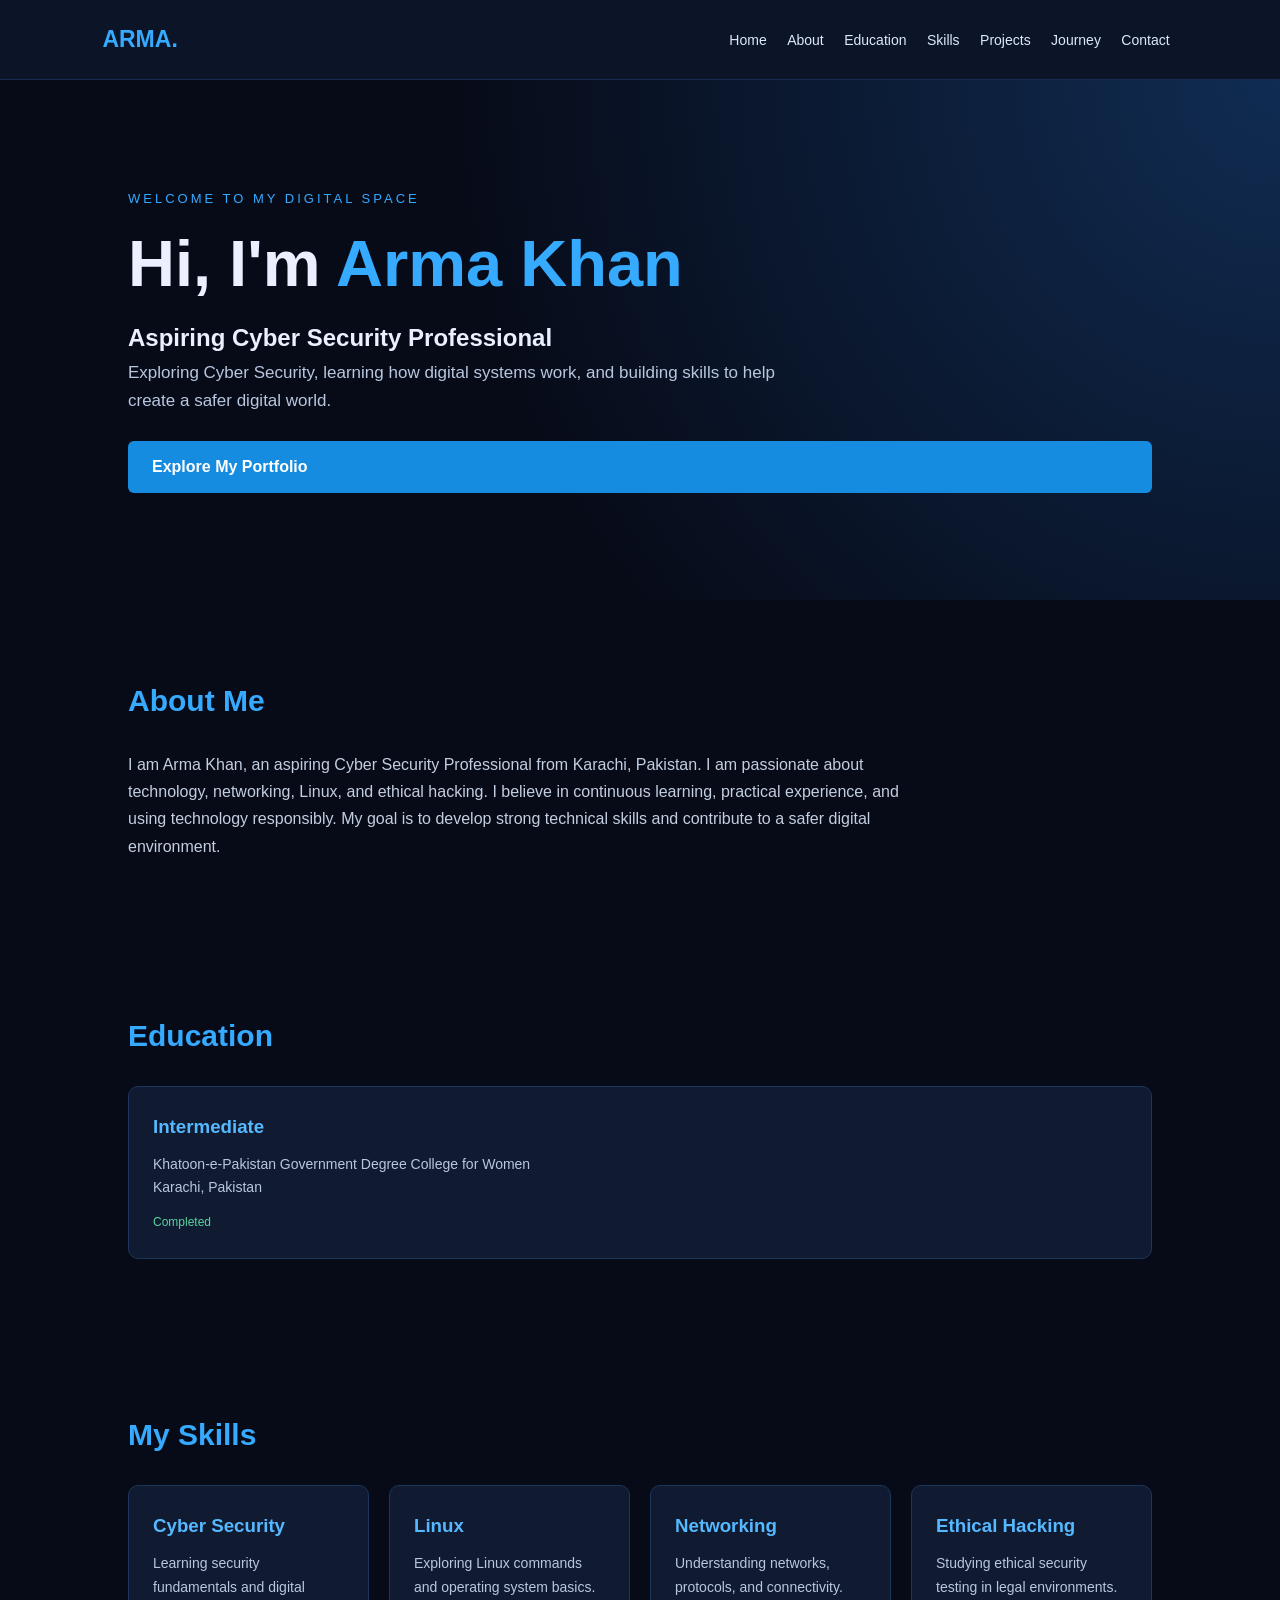
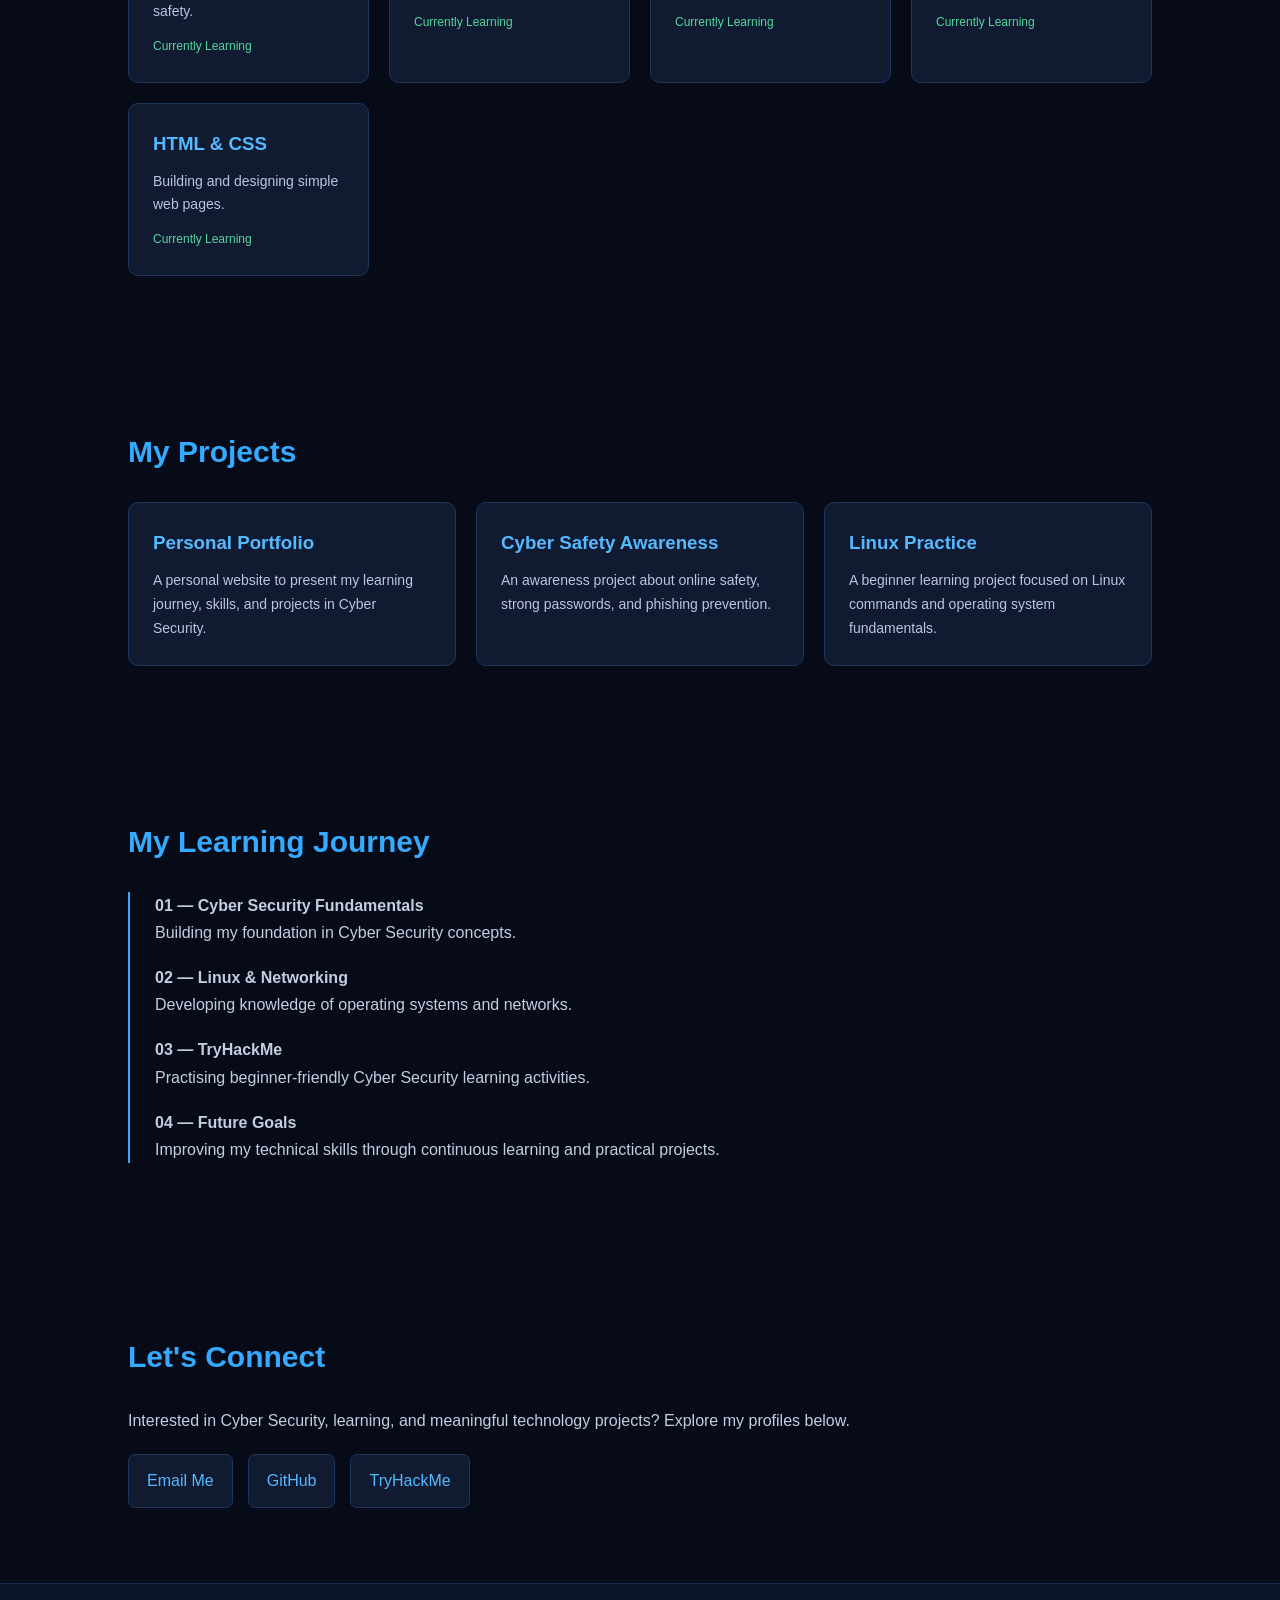
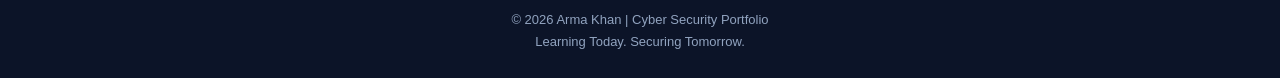
==== index.html @ db8e8c23 "Rename index..html to index.html" ====
<!DOCTYPE html>
<html lang="en">
<head>
<meta charset="UTF-8">
<meta name="viewport" content="width=device-width, initial-scale=1.0">
<title>Arma Khan | Cyber Security Portfolio</title>

<style>
* {
    margin: 0;
    padding: 0;
    box-sizing: border-box;
    scroll-behavior: smooth;
}

body {
    font-family: Arial, sans-serif;
    background: #070b18;
    color: #eaf0ff;
    line-height: 1.7;
}

header {
    background: #0c1428;
    padding: 20px 8%;
    display: flex;
    justify-content: space-between;
    align-items: center;
    flex-wrap: wrap;
    border-bottom: 1px solid #172b50;
}

.logo {
    color: #35aaff;
    font-size: 23px;
    font-weight: bold;
}

nav a {
    color: #dce8ff;
    text-decoration: none;
    margin: 8px;
    font-size: 14px;
}

nav a:hover {
    color: #35aaff;
}

section {
    padding: 75px 10%;
}

.hero {
    min-height: 520px;
    display: flex;
    flex-direction: column;
    justify-content: center;
    background: radial-gradient(circle at top right, #102c52, #070b18 60%);
}

.tag {
    color: #35aaff;
    letter-spacing: 3px;
    font-size: 13px;
    margin-bottom: 15px;
}

.hero h1 {
    font-size: clamp(38px, 7vw, 65px);
    line-height: 1.2;
    margin-bottom: 15px;
}

.hero h1 span {
    color: #35aaff;
}

.hero p {
    max-width: 650px;
    color: #b8c7df;
    font-size: 17px;
}

.btn {
    display: inline-block;
    margin-top: 25px;
    padding: 12px 24px;
    background: #168ce0;
    color: white;
    text-decoration: none;
    border-radius: 6px;
    font-weight: bold;
}

.btn:hover {
    background: #0873bd;
}

.section-title {
    color: #35aaff;
    font-size: 30px;
    margin-bottom: 25px;
}

.about-text {
    max-width: 800px;
    color: #c3cee0;
}

.cards {
    display: grid;
    grid-template-columns: repeat(auto-fit, minmax(210px, 1fr));
    gap: 20px;
}

.card {
    background: #101a30;
    border: 1px solid #1c355c;
    padding: 24px;
    border-radius: 10px;
    transition: 0.3s;
}

.card:hover {
    border-color: #35aaff;
    transform: translateY(-5px);
}

.card h3 {
    color: #55b9ff;
    margin-bottom: 10px;
}

.card p {
    color: #b8c7df;
    font-size: 14px;
}

.status {
    display: inline-block;
    margin-top: 12px;
    color: #55d6a0;
    font-size: 12px;
}

.journey {
    border-left: 2px solid #35aaff;
    padding-left: 25px;
}

.journey p {
    margin-bottom: 18px;
    color: #c3cee0;
}

.contact-links {
    display: flex;
    flex-wrap: wrap;
    gap: 15px;
    margin-top: 20px;
}

.contact-links a {
    color: #55b9ff;
    background: #101a30;
    border: 1px solid #1c355c;
    padding: 12px 18px;
    border-radius: 7px;
    text-decoration: none;
}

.contact-links a:hover {
    background: #142b4b;
    border-color: #35aaff;
}

footer {
    text-align: center;
    padding: 25px;
    background: #0c1428;
    color: #91a3bf;
    border-top: 1px solid #172b50;
    font-size: 13px;
}

@media(max-width: 600px) {
    header {
        flex-direction: column;
        gap: 15px;
    }

    nav {
        text-align: center;
    }

    nav a {
        display: inline-block;
    }

    section {
        padding: 55px 7%;
    }
}
</style>
</head>

<body>

<header>
    <div class="logo">ARMA.</div>

    <nav>
        <a href="#home">Home</a>
        <a href="#about">About</a>
        <a href="#education">Education</a>
        <a href="#skills">Skills</a>
        <a href="#projects">Projects</a>
        <a href="#journey">Journey</a>
        <a href="#contact">Contact</a>
    </nav>
</header>

<section class="hero" id="home">
    <div class="tag">WELCOME TO MY DIGITAL SPACE</div>

    <h1>Hi, I'm <span>Arma Khan</span></h1>

    <h2>Aspiring Cyber Security Professional</h2>

    <p>
        Exploring Cyber Security, learning how digital systems work,
        and building skills to help create a safer digital world.
    </p>

    <a href="#about" class="btn">Explore My Portfolio</a>
</section>

<section id="about">
    <h2 class="section-title">About Me</h2>

    <p class="about-text">
        I am Arma Khan, an aspiring Cyber Security Professional from
        Karachi, Pakistan. I am passionate about technology, networking,
        Linux, and ethical hacking. I believe in continuous learning,
        practical experience, and using technology responsibly.
        My goal is to develop strong technical skills and contribute
        to a safer digital environment.
    </p>
</section>

<section id="education">
    <h2 class="section-title">Education</h2>

    <div class="cards">
        <div class="card">
            <h3>Intermediate</h3>
            <p>
                Khatoon-e-Pakistan Government Degree College for Women
            </p>
            <p>Karachi, Pakistan</p>
            <span class="status">Completed</span>
        </div>
    </div>
</section>

<section id="skills">
    <h2 class="section-title">My Skills</h2>

    <div class="cards">
        <div class="card">
            <h3>Cyber Security</h3>
            <p>Learning security fundamentals and digital safety.</p>
            <span class="status">Currently Learning</span>
        </div>

        <div class="card">
            <h3>Linux</h3>
            <p>Exploring Linux commands and operating system basics.</p>
            <span class="status">Currently Learning</span>
        </div>

        <div class="card">
            <h3>Networking</h3>
            <p>Understanding networks, protocols, and connectivity.</p>
            <span class="status">Currently Learning</span>
        </div>

        <div class="card">
            <h3>Ethical Hacking</h3>
            <p>Studying ethical security testing in legal environments.</p>
            <span class="status">Currently Learning</span>
        </div>

        <div class="card">
            <h3>HTML & CSS</h3>
            <p>Building and designing simple web pages.</p>
            <span class="status">Currently Learning</span>
        </div>
    </div>
</section>

<section id="projects">
    <h2 class="section-title">My Projects</h2>

    <div class="cards">
        <div class="card">
            <h3>Personal Portfolio</h3>
            <p>
                A personal website to present my learning journey,
                skills, and projects in Cyber Security.
            </p>
        </div>

        <div class="card">
            <h3>Cyber Safety Awareness</h3>
            <p>
                An awareness project about online safety,
                strong passwords, and phishing prevention.
            </p>
        </div>

        <div class="card">
            <h3>Linux Practice</h3>
            <p>
                A beginner learning project focused on Linux
                commands and operating system fundamentals.
            </p>
        </div>
    </div>
</section>

<section id="journey">
    <h2 class="section-title">My Learning Journey</h2>

    <div class="journey">
        <p>
            <strong>01 — Cyber Security Fundamentals</strong><br>
            Building my foundation in Cyber Security concepts.
        </p>

        <p>
            <strong>02 — Linux & Networking</strong><br>
            Developing knowledge of operating systems and networks.
        </p>

        <p>
            <strong>03 — TryHackMe</strong><br>
            Practising beginner-friendly Cyber Security learning activities.
        </p>

        <p>
            <strong>04 — Future Goals</strong><br>
            Improving my technical skills through continuous learning
            and practical projects.
        </p>
    </div>
</section>

<section id="contact">
    <h2 class="section-title">Let's Connect</h2>

    <p class="about-text">
        Interested in Cyber Security, learning, and meaningful
        technology projects? Explore my profiles below.
    </p>

    <div class="contact-links">

        <a href="mailto:armakhan370@gmail.com">
            Email Me
        </a>

        <a href="https://github.com/armaimrankhan-verse"
           target="_blank" rel="noopener noreferrer">
            GitHub
        </a>

        <a href="https://tryhackme.com/p/armaimrankhan31"
           target="_blank" rel="noopener noreferrer">
            TryHackMe
        </a>

    </div>
</section>

<footer>
    <p>© 2026 Arma Khan | Cyber Security Portfolio</p>
    <p>Learning Today. Securing Tomorrow.</p>
</footer>

</body>
</html>
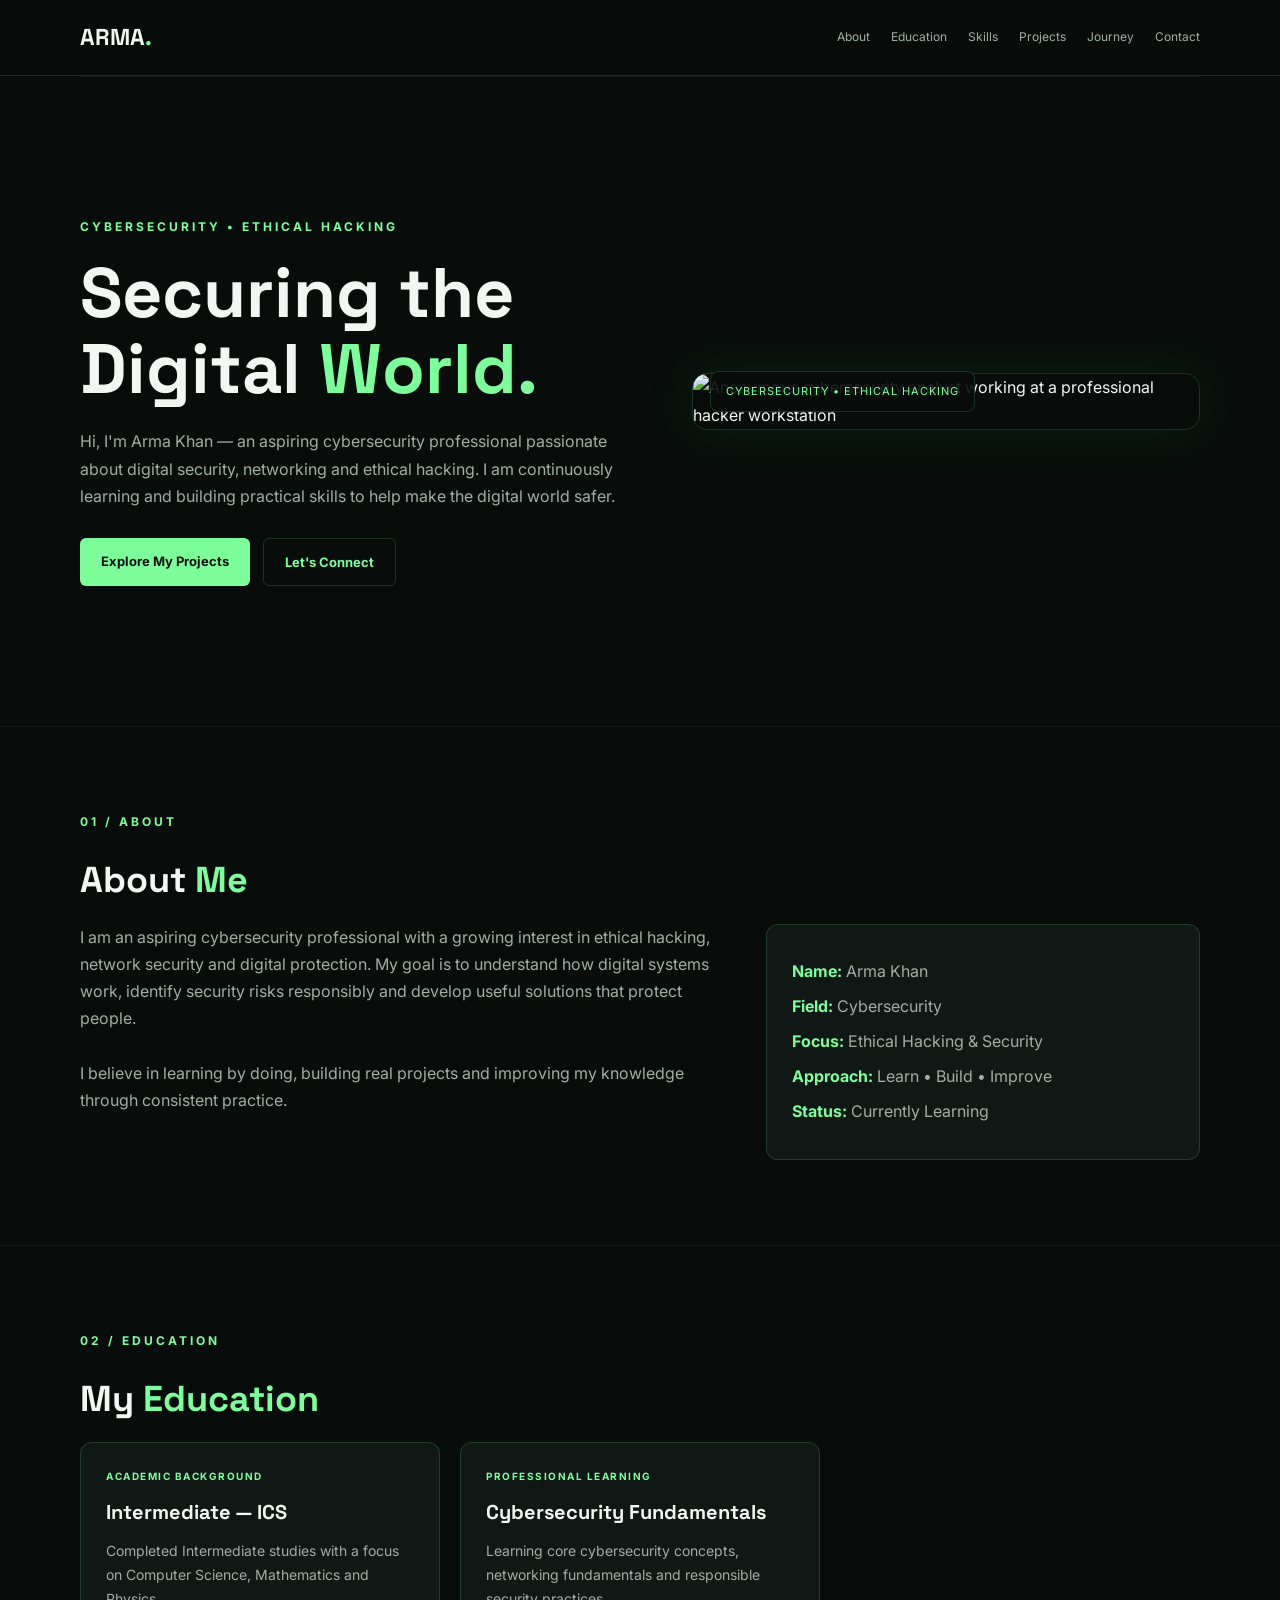
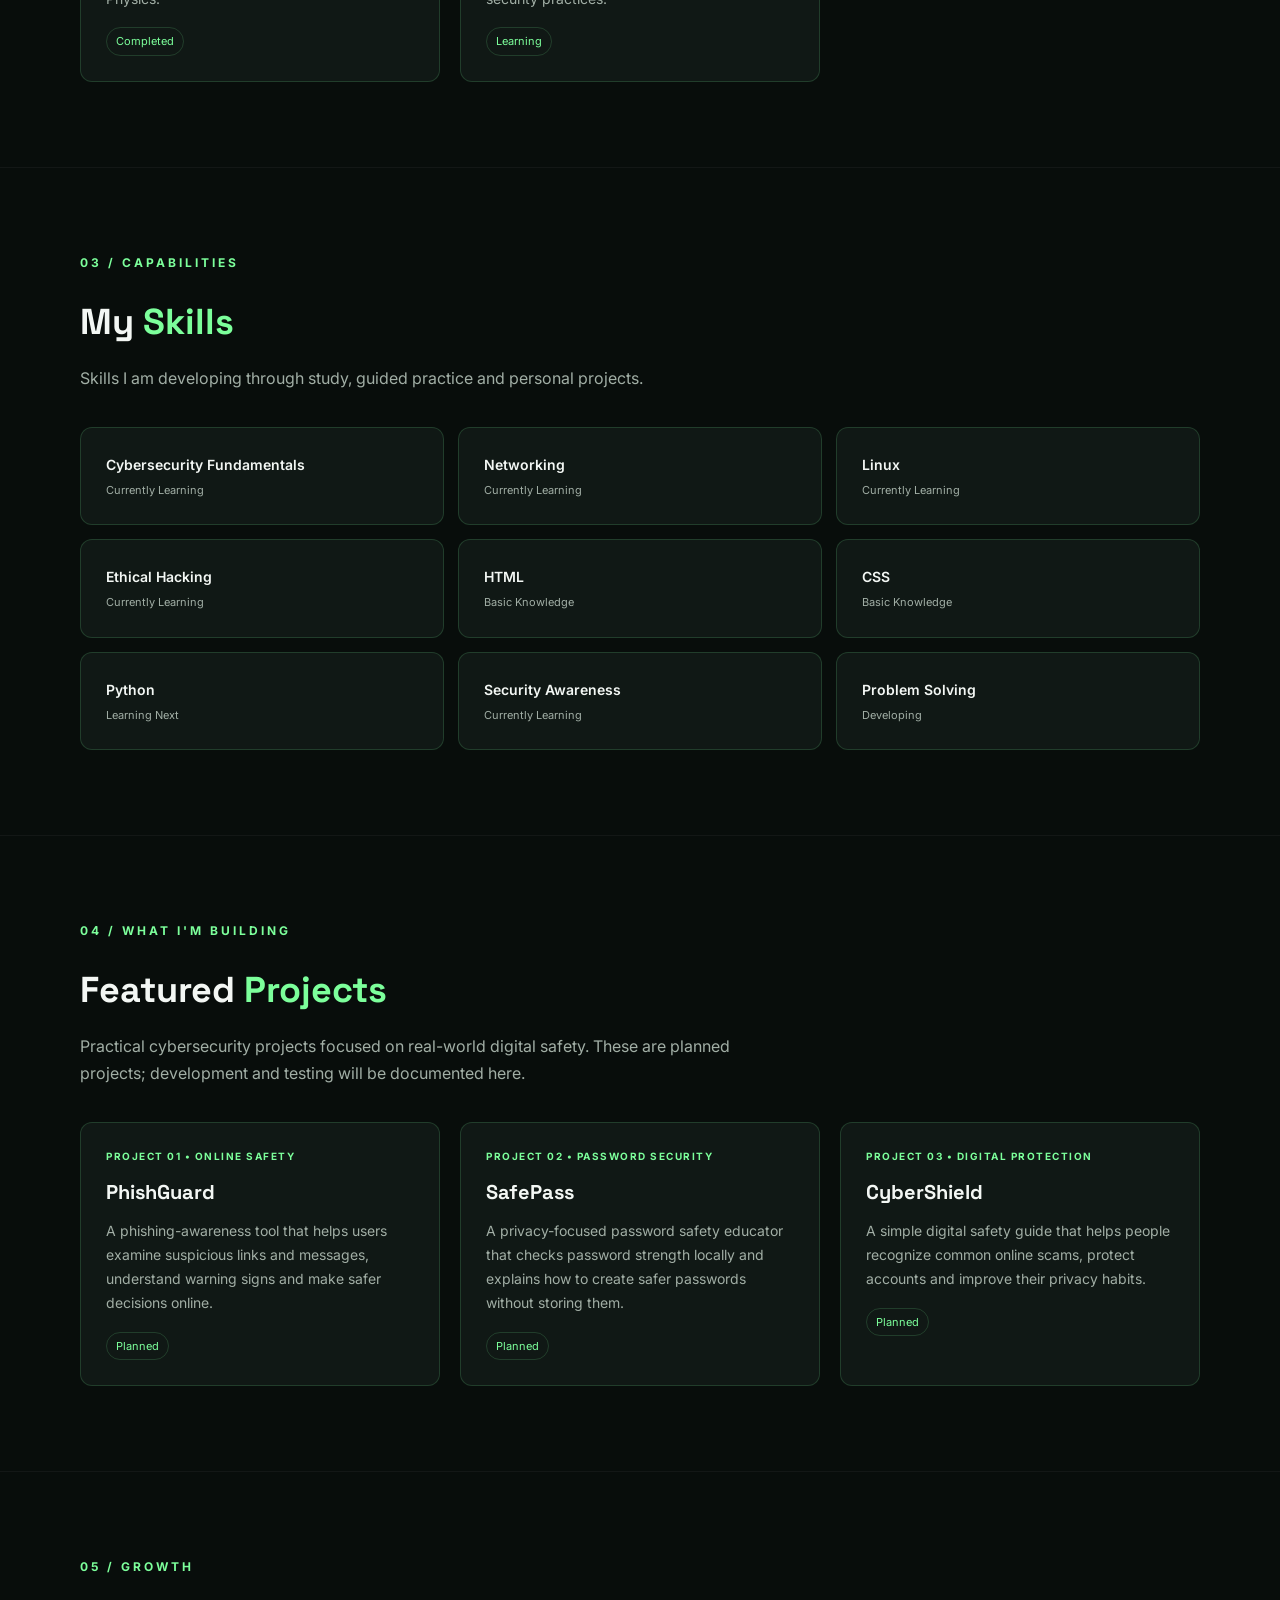
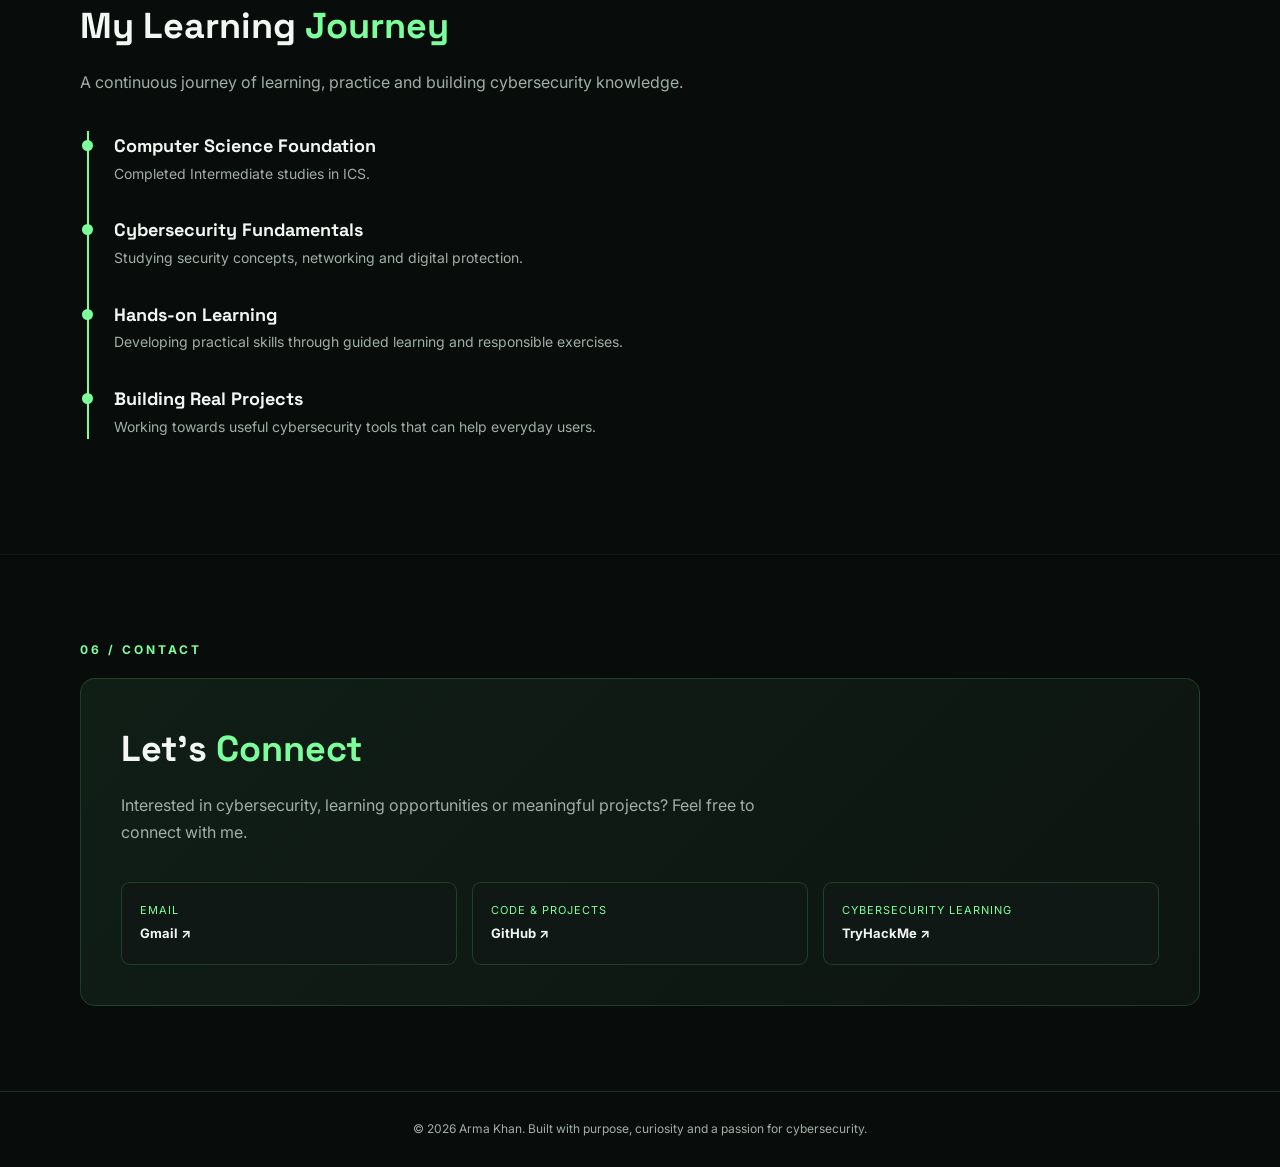
==== commit 4703f9fe: "Update portfolio website" ====
--- a/index.html
+++ b/index.html
@@ -3,391 +3,271 @@
 <head>
 <meta charset="UTF-8">
 <meta name="viewport" content="width=device-width, initial-scale=1.0">
-<title>Arma Khan | Cyber Security Portfolio</title>
+<title>Arma Khan | Cybersecurity Portfolio</title>
+<link href="https://fonts.googleapis.com/css2?family=Inter:wght@400;500;600;700;800&family=Space+Grotesk:wght@400;500;600;700&display=swap" rel="stylesheet">
 
 <style>
-* {
-    margin: 0;
-    padding: 0;
-    box-sizing: border-box;
-    scroll-behavior: smooth;
+:root {
+  --bg:#080d0b;
+  --panel:#101815;
+  --green:#7cff9b;
+  --muted:#a1aea5;
+  --white:#f3f7f4;
+  --border:rgba(124,255,155,.16);
 }
-
-body {
-    font-family: Arial, sans-serif;
-    background: #070b18;
-    color: #eaf0ff;
-    line-height: 1.7;
-}
-
-header {
-    background: #0c1428;
-    padding: 20px 8%;
-    display: flex;
-    justify-content: space-between;
-    align-items: center;
-    flex-wrap: wrap;
-    border-bottom: 1px solid #172b50;
-}
-
-.logo {
-    color: #35aaff;
-    font-size: 23px;
-    font-weight: bold;
-}
-
-nav a {
-    color: #dce8ff;
-    text-decoration: none;
-    margin: 8px;
-    font-size: 14px;
-}
-
-nav a:hover {
-    color: #35aaff;
-}
-
-section {
-    padding: 75px 10%;
-}
-
-.hero {
-    min-height: 520px;
-    display: flex;
-    flex-direction: column;
-    justify-content: center;
-    background: radial-gradient(circle at top right, #102c52, #070b18 60%);
-}
-
-.tag {
-    color: #35aaff;
-    letter-spacing: 3px;
-    font-size: 13px;
-    margin-bottom: 15px;
-}
-
-.hero h1 {
-    font-size: clamp(38px, 7vw, 65px);
-    line-height: 1.2;
-    margin-bottom: 15px;
-}
-
-.hero h1 span {
-    color: #35aaff;
-}
-
-.hero p {
-    max-width: 650px;
-    color: #b8c7df;
-    font-size: 17px;
-}
-
-.btn {
-    display: inline-block;
-    margin-top: 25px;
-    padding: 12px 24px;
-    background: #168ce0;
-    color: white;
-    text-decoration: none;
-    border-radius: 6px;
-    font-weight: bold;
-}
-
-.btn:hover {
-    background: #0873bd;
-}
-
-.section-title {
-    color: #35aaff;
-    font-size: 30px;
-    margin-bottom: 25px;
-}
-
-.about-text {
-    max-width: 800px;
-    color: #c3cee0;
-}
-
-.cards {
-    display: grid;
-    grid-template-columns: repeat(auto-fit, minmax(210px, 1fr));
-    gap: 20px;
-}
-
-.card {
-    background: #101a30;
-    border: 1px solid #1c355c;
-    padding: 24px;
-    border-radius: 10px;
-    transition: 0.3s;
-}
-
-.card:hover {
-    border-color: #35aaff;
-    transform: translateY(-5px);
-}
-
-.card h3 {
-    color: #55b9ff;
-    margin-bottom: 10px;
-}
-
-.card p {
-    color: #b8c7df;
-    font-size: 14px;
-}
-
-.status {
-    display: inline-block;
-    margin-top: 12px;
-    color: #55d6a0;
-    font-size: 12px;
-}
-
-.journey {
-    border-left: 2px solid #35aaff;
-    padding-left: 25px;
-}
-
-.journey p {
-    margin-bottom: 18px;
-    color: #c3cee0;
-}
-
-.contact-links {
-    display: flex;
-    flex-wrap: wrap;
-    gap: 15px;
-    margin-top: 20px;
-}
-
-.contact-links a {
-    color: #55b9ff;
-    background: #101a30;
-    border: 1px solid #1c355c;
-    padding: 12px 18px;
-    border-radius: 7px;
-    text-decoration: none;
-}
-
-.contact-links a:hover {
-    background: #142b4b;
-    border-color: #35aaff;
-}
-
-footer {
-    text-align: center;
-    padding: 25px;
-    background: #0c1428;
-    color: #91a3bf;
-    border-top: 1px solid #172b50;
-    font-size: 13px;
-}
-
-@media(max-width: 600px) {
-    header {
-        flex-direction: column;
-        gap: 15px;
-    }
-
-    nav {
-        text-align: center;
-    }
-
-    nav a {
-        display: inline-block;
-    }
-
-    section {
-        padding: 55px 7%;
-    }
+*{margin:0;padding:0;box-sizing:border-box;scroll-behavior:smooth}
+body{background:var(--bg);color:var(--white);font-family:Inter,sans-serif;line-height:1.7}
+a{text-decoration:none;color:inherit}
+.container{width:min(1120px,90%);margin:auto}
+header{position:sticky;top:0;z-index:99;background:rgba(8,13,11,.95);backdrop-filter:blur(14px);border-bottom:1px solid var(--border)}
+nav{min-height:75px;display:flex;align-items:center;justify-content:space-between;gap:20px}
+.logo{font-family:"Space Grotesk";font-size:23px;font-weight:700}
+.logo span,.green{color:var(--green)}
+.nav-links{display:flex;gap:21px;list-style:none;font-size:12px;color:var(--muted)}
+.nav-links a:hover{color:var(--green)}
+.hero{min-height:650px;display:grid;grid-template-columns:1.05fr .95fr;align-items:center;gap:50px;padding:75px 0}
+.eyebrow{color:var(--green);font-size:12px;letter-spacing:3px;font-weight:700;text-transform:uppercase;margin-bottom:18px}
+h1,h2,h3{font-family:"Space Grotesk",sans-serif}
+.hero h1{font-size:clamp(43px,6vw,70px);line-height:1.08;margin-bottom:22px}
+.hero h1 span{color:var(--green)}
+.hero p{color:var(--muted);margin-bottom:28px;max-width:540px}
+.hero-image{position:relative}
+.hero-image img{width:100%;height:430px;object-fit:cover;border-radius:15px;border:1px solid var(--border);box-shadow:0 0 50px rgba(53,216,117,.10)}
+.image-label{position:absolute;bottom:18px;left:18px;background:rgba(8,13,11,.9);border:1px solid var(--border);padding:10px 15px;border-radius:8px;color:var(--green);font-size:11px;letter-spacing:1px}
+.buttons{display:flex;flex-wrap:wrap;gap:13px}
+.btn{display:inline-block;padding:12px 21px;border-radius:6px;font-size:13px;font-weight:700;transition:.2s}
+.primary{background:var(--green);color:#08120b}
+.secondary{border:1px solid var(--border);color:var(--green)}
+.btn:hover{transform:translateY(-3px)}
+section{padding:85px 0;border-top:1px solid rgba(255,255,255,.045)}
+.section-title{font-size:36px;margin-bottom:12px}
+.section-intro{color:var(--muted);max-width:650px;margin-bottom:35px}
+.about-grid{display:grid;grid-template-columns:1.2fr .8fr;gap:35px}
+.about-text{color:var(--muted)}
+.info-card,.card,.skill-card{background:var(--panel);border:1px solid var(--border);border-radius:12px;padding:25px}
+.info-card p{color:var(--muted);margin:8px 0}
+.info-card strong{color:var(--green)}
+.grid{display:grid;grid-template-columns:repeat(3,1fr);gap:20px}
+.card{transition:.25s}
+.card:hover,.skill-card:hover{transform:translateY(-5px);border-color:var(--green)}
+.card h3{font-size:20px;margin:10px 0}
+.card p{color:var(--muted);font-size:14px}
+.card-tag{font-size:10px;letter-spacing:1.5px;color:var(--green);font-weight:700;text-transform:uppercase}
+.status{display:inline-block;margin-top:17px;color:var(--green);font-size:11px;border:1px solid var(--border);padding:4px 9px;border-radius:20px}
+.skills-grid{display:grid;grid-template-columns:repeat(3,1fr);gap:14px}
+.skill-card{font-size:14px;font-weight:600}
+.skill-card span{display:block;color:var(--muted);font-size:11px;font-weight:400;margin-top:4px}
+.timeline{border-left:2px solid var(--green);padding-left:25px;margin-left:7px}
+.timeline-item{position:relative;margin-bottom:30px}
+.timeline-item:before{content:"";position:absolute;left:-32px;top:9px;width:11px;height:11px;background:var(--green);border-radius:50%}
+.timeline-item h3{font-size:18px}
+.timeline-item p{color:var(--muted);font-size:14px}
+.contact-box{background:linear-gradient(135deg,#101e16,#0d1511);border:1px solid var(--border);padding:40px;border-radius:15px}
+.contact-links{display:grid;grid-template-columns:repeat(3,1fr);gap:15px;margin-top:25px}
+.contact-link{padding:18px;background:var(--panel);border:1px solid var(--border);border-radius:9px}
+.contact-link span{display:block;color:var(--green);font-size:11px;text-transform:uppercase;letter-spacing:1px}
+.contact-link strong{font-size:13px;overflow-wrap:anywhere}
+footer{padding:27px 0;text-align:center;color:var(--muted);font-size:12px;border-top:1px solid var(--border)}
+@media(max-width:800px){
+ .nav-links{gap:10px;flex-wrap:wrap;justify-content:flex-end;font-size:10px}
+ .hero{grid-template-columns:1fr;padding:60px 0}
+ .hero-image img{height:330px}
+ .about-grid,.grid,.skills-grid,.contact-links{grid-template-columns:1fr}
+ .section-title{font-size:30px}
 }
 </style>
 </head>
 
 <body>
-
 <header>
-    <div class="logo">ARMA.</div>
-
-    <nav>
-        <a href="#home">Home</a>
-        <a href="#about">About</a>
-        <a href="#education">Education</a>
-        <a href="#skills">Skills</a>
-        <a href="#projects">Projects</a>
-        <a href="#journey">Journey</a>
-        <a href="#contact">Contact</a>
-    </nav>
+ <div class="container">
+  <nav>
+   <a href="#home" class="logo">ARMA<span>.</span></a>
+   <ul class="nav-links">
+    <li><a href="#about">About</a></li>
+    <li><a href="#education">Education</a></li>
+    <li><a href="#skills">Skills</a></li>
+    <li><a href="#projects">Projects</a></li>
+    <li><a href="#journey">Journey</a></li>
+    <li><a href="#contact">Contact</a></li>
+   </ul>
+  </nav>
+ </div>
 </header>
 
-<section class="hero" id="home">
-    <div class="tag">WELCOME TO MY DIGITAL SPACE</div>
-
-    <h1>Hi, I'm <span>Arma Khan</span></h1>
-
-    <h2>Aspiring Cyber Security Professional</h2>
-
-    <p>
-        Exploring Cyber Security, learning how digital systems work,
-        and building skills to help create a safer digital world.
-    </p>
-
-    <a href="#about" class="btn">Explore My Portfolio</a>
+<main>
+<section class="container hero" id="home">
+ <div>
+  <div class="eyebrow">Cybersecurity • Ethical Hacking</div>
+  <h1>Securing the<br>Digital <span>World.</span></h1>
+  <p>
+   Hi, I'm Arma Khan — an aspiring cybersecurity professional
+   passionate about digital security, networking and ethical hacking.
+   I am continuously learning and building practical skills to help
+   make the digital world safer.
+  </p>
+  <div class="buttons">
+   <a class="btn primary" href="#projects">Explore My Projects</a>
+   <a class="btn secondary" href="#contact">Let's Connect</a>
+  </div>
+ </div>
+ <div class="hero-image">
+  <img src="hero-cyber.png" alt="Anonymous cybersecurity analyst working at a professional hacker workstation">
+  <div class="image-label">CYBERSECURITY • ETHICAL HACKING</div>
+ </div>
 </section>
 
 <section id="about">
-    <h2 class="section-title">About Me</h2>
-
-    <p class="about-text">
-        I am Arma Khan, an aspiring Cyber Security Professional from
-        Karachi, Pakistan. I am passionate about technology, networking,
-        Linux, and ethical hacking. I believe in continuous learning,
-        practical experience, and using technology responsibly.
-        My goal is to develop strong technical skills and contribute
-        to a safer digital environment.
-    </p>
+ <div class="container">
+  <div class="eyebrow">01 / About</div>
+  <h2 class="section-title">About <span class="green">Me</span></h2>
+  <div class="about-grid">
+   <p class="about-text">
+    I am an aspiring cybersecurity professional with a growing interest
+    in ethical hacking, network security and digital protection.
+    My goal is to understand how digital systems work, identify security
+    risks responsibly and develop useful solutions that protect people.
+    <br><br>
+    I believe in learning by doing, building real projects and improving
+    my knowledge through consistent practice.
+   </p>
+   <div class="info-card">
+    <p><strong>Name:</strong> Arma Khan</p>
+    <p><strong>Field:</strong> Cybersecurity</p>
+    <p><strong>Focus:</strong> Ethical Hacking & Security</p>
+    <p><strong>Approach:</strong> Learn • Build • Improve</p>
+    <p><strong>Status:</strong> Currently Learning</p>
+   </div>
+  </div>
+ </div>
 </section>
 
 <section id="education">
-    <h2 class="section-title">Education</h2>
-
-    <div class="cards">
-        <div class="card">
-            <h3>Intermediate</h3>
-            <p>
-                Khatoon-e-Pakistan Government Degree College for Women
-            </p>
-            <p>Karachi, Pakistan</p>
-            <span class="status">Completed</span>
-        </div>
-    </div>
+ <div class="container">
+  <div class="eyebrow">02 / Education</div>
+  <h2 class="section-title">My <span class="green">Education</span></h2>
+  <div class="grid">
+   <article class="card">
+    <div class="card-tag">Academic Background</div>
+    <h3>Intermediate — ICS</h3>
+    <p>Completed Intermediate studies with a focus on Computer Science, Mathematics and Physics.</p>
+    <span class="status">Completed</span>
+   </article>
+   <article class="card">
+    <div class="card-tag">Professional Learning</div>
+    <h3>Cybersecurity Fundamentals</h3>
+    <p>Learning core cybersecurity concepts, networking fundamentals and responsible security practices.</p>
+    <span class="status">Learning</span>
+   </article>
+  </div>
+ </div>
 </section>
 
 <section id="skills">
-    <h2 class="section-title">My Skills</h2>
-
-    <div class="cards">
-        <div class="card">
-            <h3>Cyber Security</h3>
-            <p>Learning security fundamentals and digital safety.</p>
-            <span class="status">Currently Learning</span>
-        </div>
-
-        <div class="card">
-            <h3>Linux</h3>
-            <p>Exploring Linux commands and operating system basics.</p>
-            <span class="status">Currently Learning</span>
-        </div>
-
-        <div class="card">
-            <h3>Networking</h3>
-            <p>Understanding networks, protocols, and connectivity.</p>
-            <span class="status">Currently Learning</span>
-        </div>
-
-        <div class="card">
-            <h3>Ethical Hacking</h3>
-            <p>Studying ethical security testing in legal environments.</p>
-            <span class="status">Currently Learning</span>
-        </div>
-
-        <div class="card">
-            <h3>HTML & CSS</h3>
-            <p>Building and designing simple web pages.</p>
-            <span class="status">Currently Learning</span>
-        </div>
-    </div>
+ <div class="container">
+  <div class="eyebrow">03 / Capabilities</div>
+  <h2 class="section-title">My <span class="green">Skills</span></h2>
+  <p class="section-intro">Skills I am developing through study, guided practice and personal projects.</p>
+  <div class="skills-grid">
+   <div class="skill-card">Cybersecurity Fundamentals<span>Currently Learning</span></div>
+   <div class="skill-card">Networking<span>Currently Learning</span></div>
+   <div class="skill-card">Linux<span>Currently Learning</span></div>
+   <div class="skill-card">Ethical Hacking<span>Currently Learning</span></div>
+   <div class="skill-card">HTML<span>Basic Knowledge</span></div>
+   <div class="skill-card">CSS<span>Basic Knowledge</span></div>
+   <div class="skill-card">Python<span>Learning Next</span></div>
+   <div class="skill-card">Security Awareness<span>Currently Learning</span></div>
+   <div class="skill-card">Problem Solving<span>Developing</span></div>
+  </div>
+ </div>
 </section>
 
 <section id="projects">
-    <h2 class="section-title">My Projects</h2>
-
-    <div class="cards">
-        <div class="card">
-            <h3>Personal Portfolio</h3>
-            <p>
-                A personal website to present my learning journey,
-                skills, and projects in Cyber Security.
-            </p>
-        </div>
-
-        <div class="card">
-            <h3>Cyber Safety Awareness</h3>
-            <p>
-                An awareness project about online safety,
-                strong passwords, and phishing prevention.
-            </p>
-        </div>
-
-        <div class="card">
-            <h3>Linux Practice</h3>
-            <p>
-                A beginner learning project focused on Linux
-                commands and operating system fundamentals.
-            </p>
-        </div>
-    </div>
+ <div class="container">
+  <div class="eyebrow">04 / What I'm Building</div>
+  <h2 class="section-title">Featured <span class="green">Projects</span></h2>
+  <p class="section-intro">
+   Practical cybersecurity projects focused on real-world digital safety.
+   These are planned projects; development and testing will be documented here.
+  </p>
+  <div class="grid">
+   <article class="card">
+    <div class="card-tag">Project 01 • Online Safety</div>
+    <h3>PhishGuard</h3>
+    <p>A phishing-awareness tool that helps users examine suspicious links and messages, understand warning signs and make safer decisions online.</p>
+    <span class="status">Planned</span>
+   </article>
+   <article class="card">
+    <div class="card-tag">Project 02 • Password Security</div>
+    <h3>SafePass</h3>
+    <p>A privacy-focused password safety educator that checks password strength locally and explains how to create safer passwords without storing them.</p>
+    <span class="status">Planned</span>
+   </article>
+   <article class="card">
+    <div class="card-tag">Project 03 • Digital Protection</div>
+    <h3>CyberShield</h3>
+    <p>A simple digital safety guide that helps people recognize common online scams, protect accounts and improve their privacy habits.</p>
+    <span class="status">Planned</span>
+   </article>
+  </div>
+ </div>
 </section>
 
 <section id="journey">
-    <h2 class="section-title">My Learning Journey</h2>
-
-    <div class="journey">
-        <p>
-            <strong>01 — Cyber Security Fundamentals</strong><br>
-            Building my foundation in Cyber Security concepts.
-        </p>
-
-        <p>
-            <strong>02 — Linux & Networking</strong><br>
-            Developing knowledge of operating systems and networks.
-        </p>
-
-        <p>
-            <strong>03 — TryHackMe</strong><br>
-            Practising beginner-friendly Cyber Security learning activities.
-        </p>
-
-        <p>
-            <strong>04 — Future Goals</strong><br>
-            Improving my technical skills through continuous learning
-            and practical projects.
-        </p>
-    </div>
+ <div class="container">
+  <div class="eyebrow">05 / Growth</div>
+  <h2 class="section-title">My Learning <span class="green">Journey</span></h2>
+  <p class="section-intro">A continuous journey of learning, practice and building cybersecurity knowledge.</p>
+  <div class="timeline">
+   <div class="timeline-item">
+    <h3>Computer Science Foundation</h3>
+    <p>Completed Intermediate studies in ICS.</p>
+   </div>
+   <div class="timeline-item">
+    <h3>Cybersecurity Fundamentals</h3>
+    <p>Studying security concepts, networking and digital protection.</p>
+   </div>
+   <div class="timeline-item">
+    <h3>Hands-on Learning</h3>
+    <p>Developing practical skills through guided learning and responsible exercises.</p>
+   </div>
+   <div class="timeline-item">
+    <h3>Building Real Projects</h3>
+    <p>Working towards useful cybersecurity tools that can help everyday users.</p>
+   </div>
+  </div>
+ </div>
 </section>
 
 <section id="contact">
-    <h2 class="section-title">Let's Connect</h2>
-
-    <p class="about-text">
-        Interested in Cyber Security, learning, and meaningful
-        technology projects? Explore my profiles below.
-    </p>
-
-    <div class="contact-links">
-
-        <a href="mailto:armakhan370@gmail.com">
-            Email Me
-        </a>
-
-        <a href="https://github.com/armaimrankhan-verse"
-           target="_blank" rel="noopener noreferrer">
-            GitHub
-        </a>
-
-        <a href="https://tryhackme.com/p/armaimrankhan31"
-           target="_blank" rel="noopener noreferrer">
-            TryHackMe
-        </a>
-
-    </div>
-</section>
+ <div class="container">
+  <div class="eyebrow">06 / Contact</div>
+  <div class="contact-box">
+   <h2 class="section-title">Let's <span class="green">Connect</span></h2>
+   <p class="section-intro">
+    Interested in cybersecurity, learning opportunities or meaningful projects?
+    Feel free to connect with me.
+   </p>
+   <div class="contact-links">
+    <a class="contact-link" href="mailto:armakhan370@gmail.com">
+     <span>Email</span><strong>Gmail ↗</strong>
+    </a>
+    <a class="contact-link" href="https://github.com/armaimrankhan-verse" target="_blank" rel="noopener">
+     <span>Code & Projects</span><strong>GitHub ↗</strong>
+    </a>
+    <a class="contact-link" href="https://tryhackme.com/p/armaimrankhan31" target="_blank" rel="noopener">
+     <span>Cybersecurity Learning</span><strong>TryHackMe ↗</strong>
+    </a>
+   </div>
+  </div>
+ </div>
+</section>
+</main>
 
 <footer>
-    <p>© 2026 Arma Khan | Cyber Security Portfolio</p>
-    <p>Learning Today. Securing Tomorrow.</p>
+ <div class="container">
+  © 2026 Arma Khan. Built with purpose, curiosity and a passion for cybersecurity.
+ </div>
 </footer>
-
 </body>
 </html>
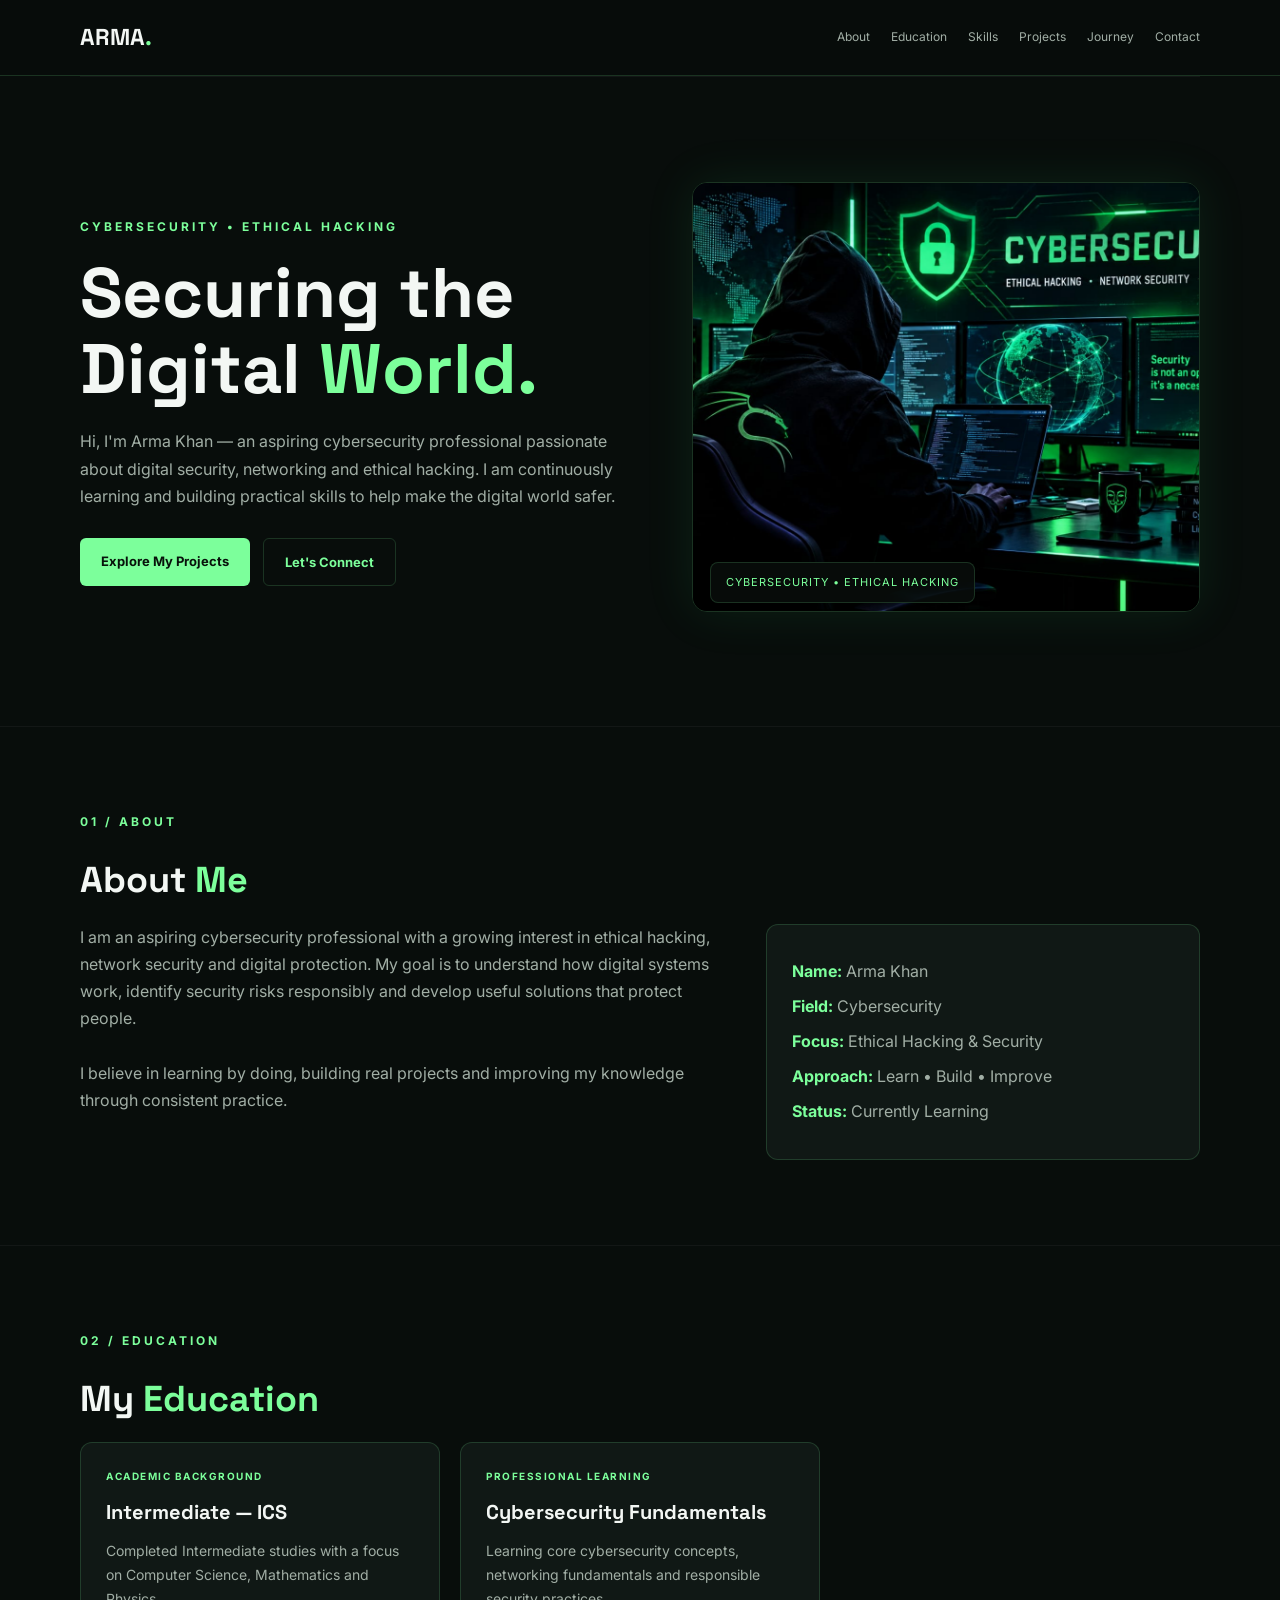
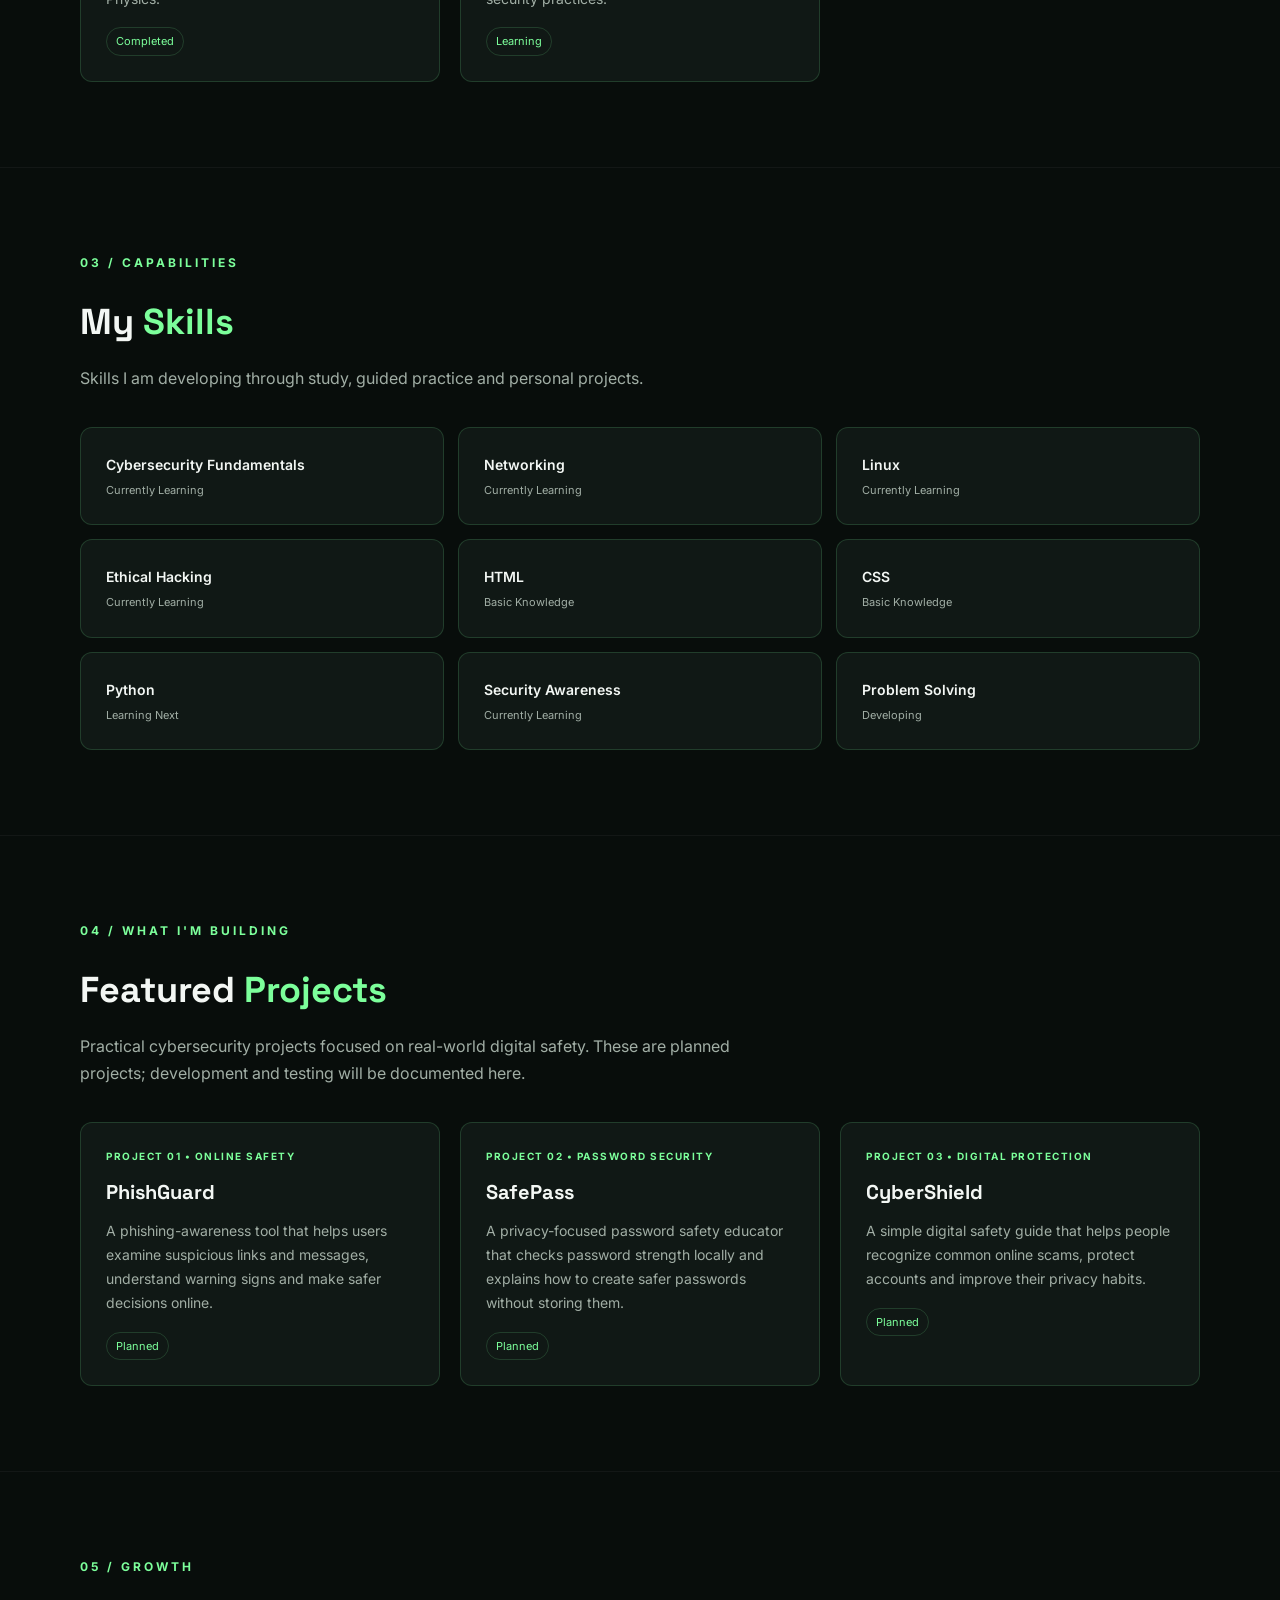
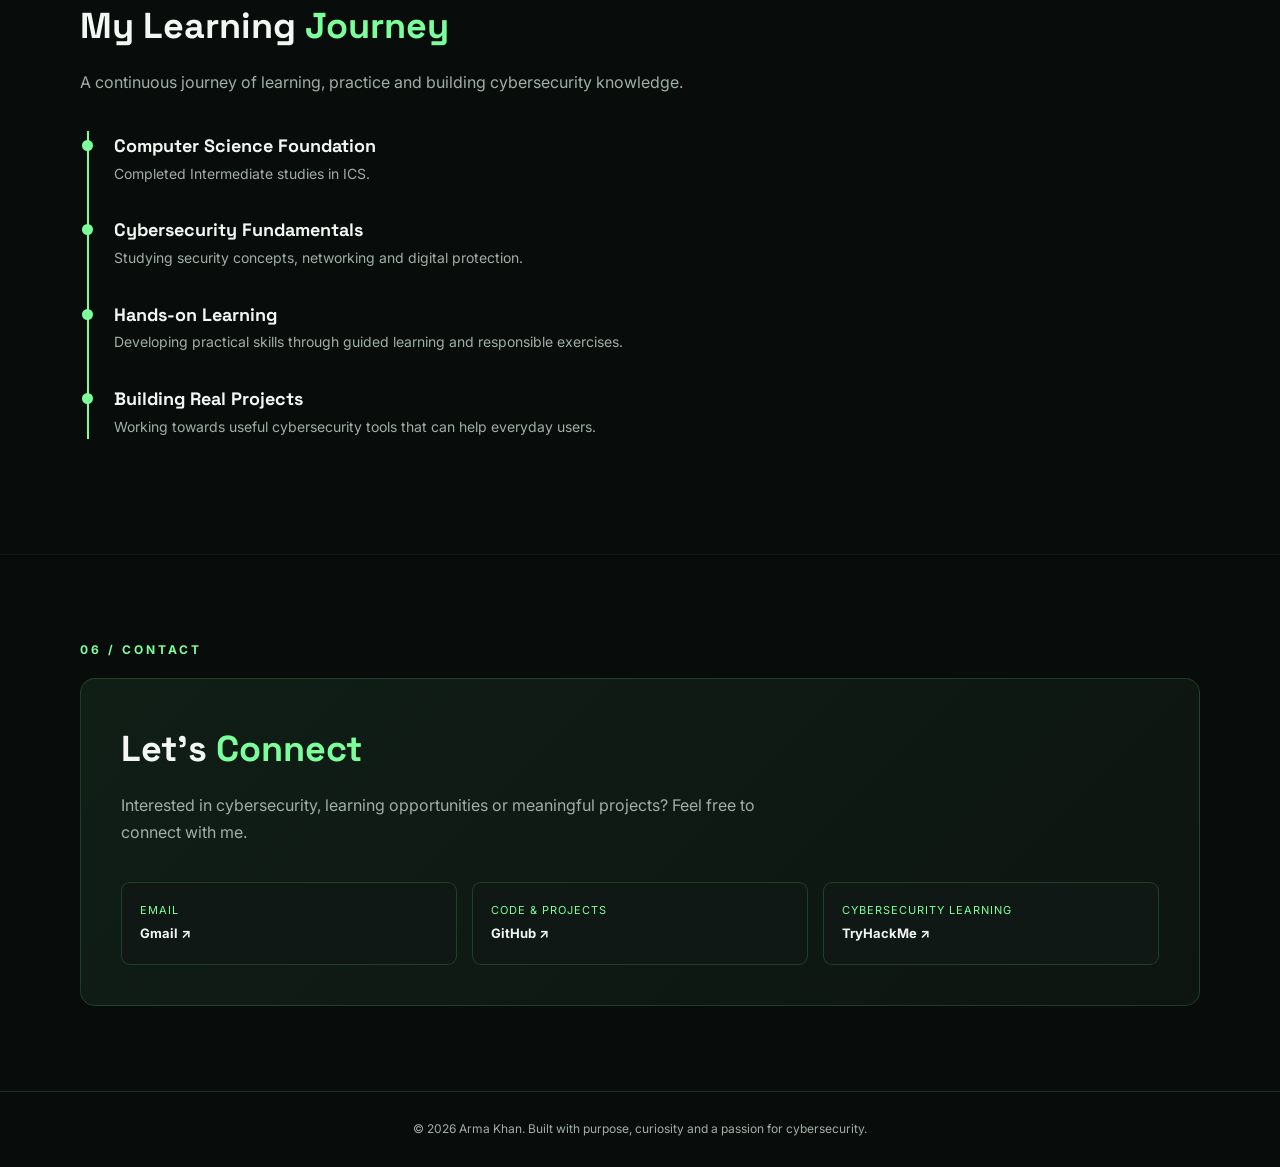
==== commit ee5914bb: "Update index.html" ====
--- a/index.html
+++ b/index.html
@@ -112,7 +112,7 @@
   </div>
  </div>
  <div class="hero-image">
-  <img src="hero-cyber.png" alt="Anonymous cybersecurity analyst working at a professional hacker workstation">
+  <img src="hero-cyber.png.jpeg" alt="Anonymous cybersecurity analyst working at a professional hacker workstation">
   <div class="image-label">CYBERSECURITY • ETHICAL HACKING</div>
  </div>
 </section>
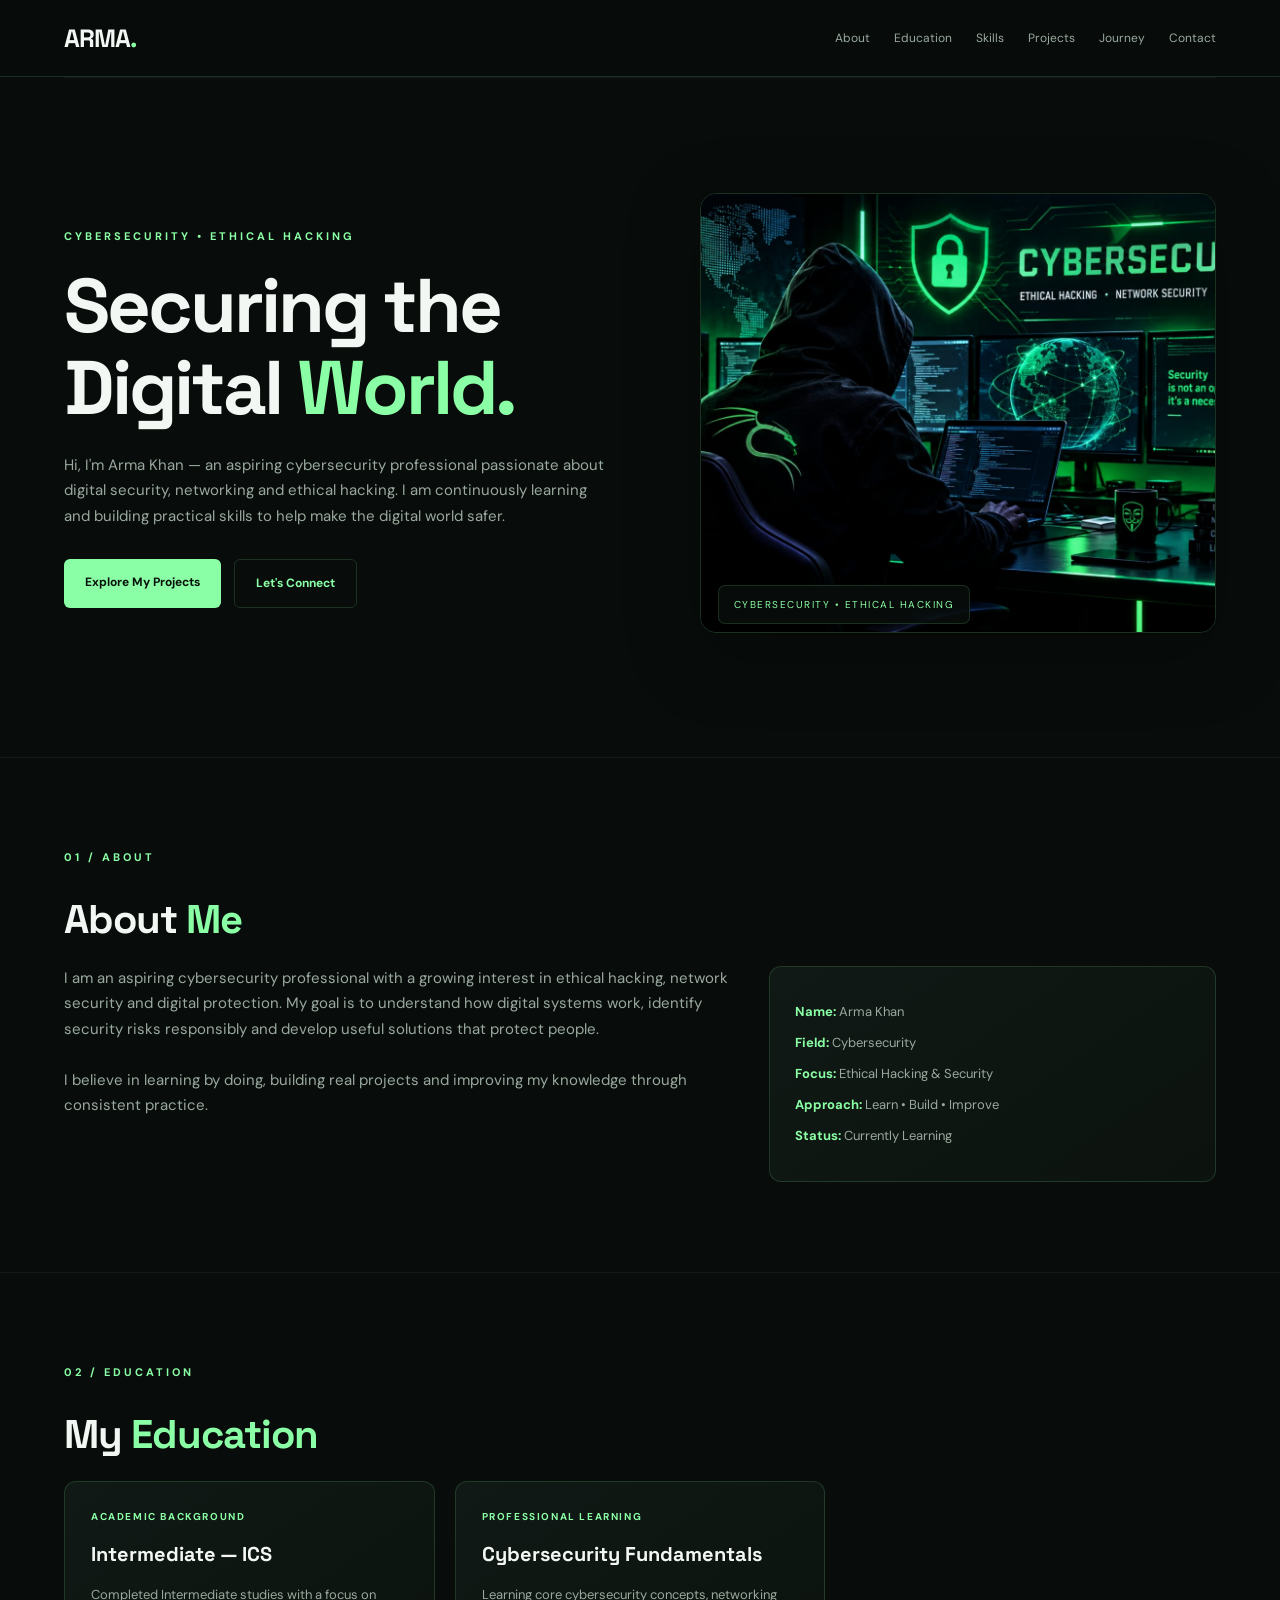
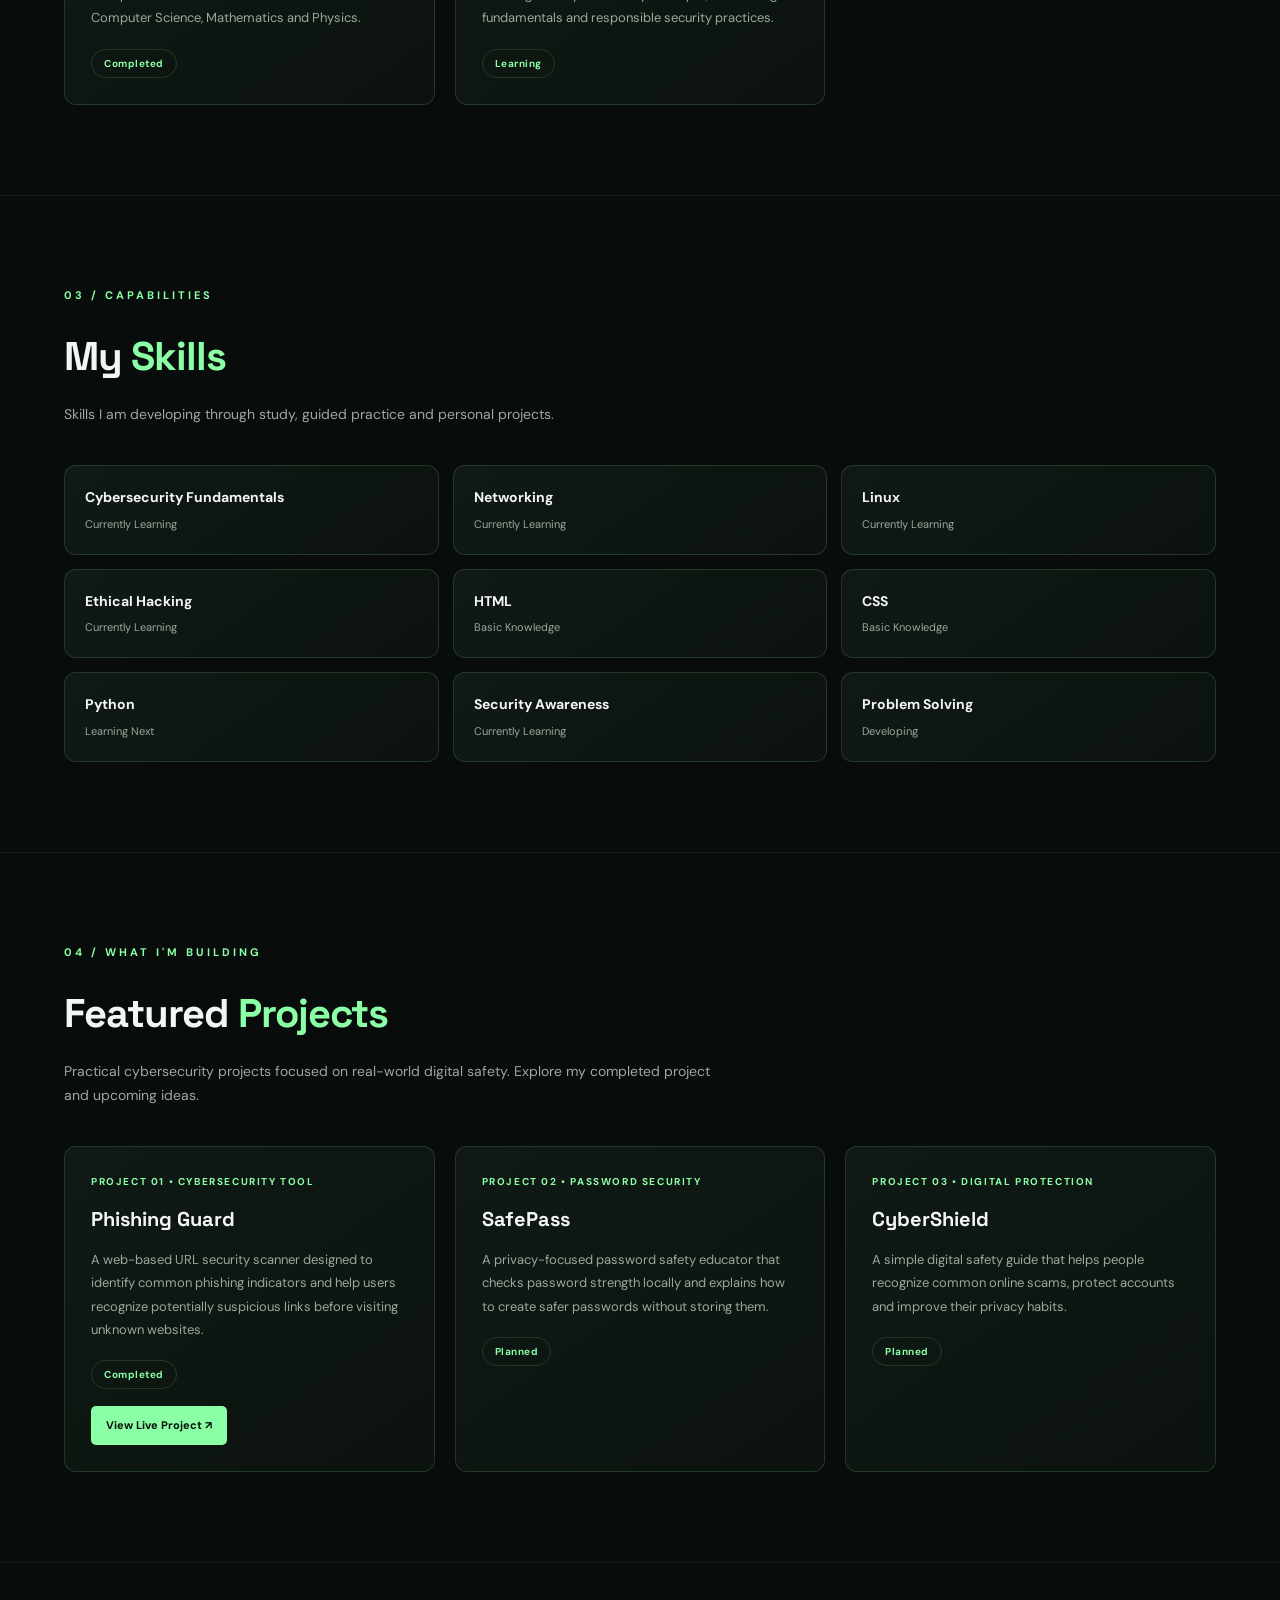
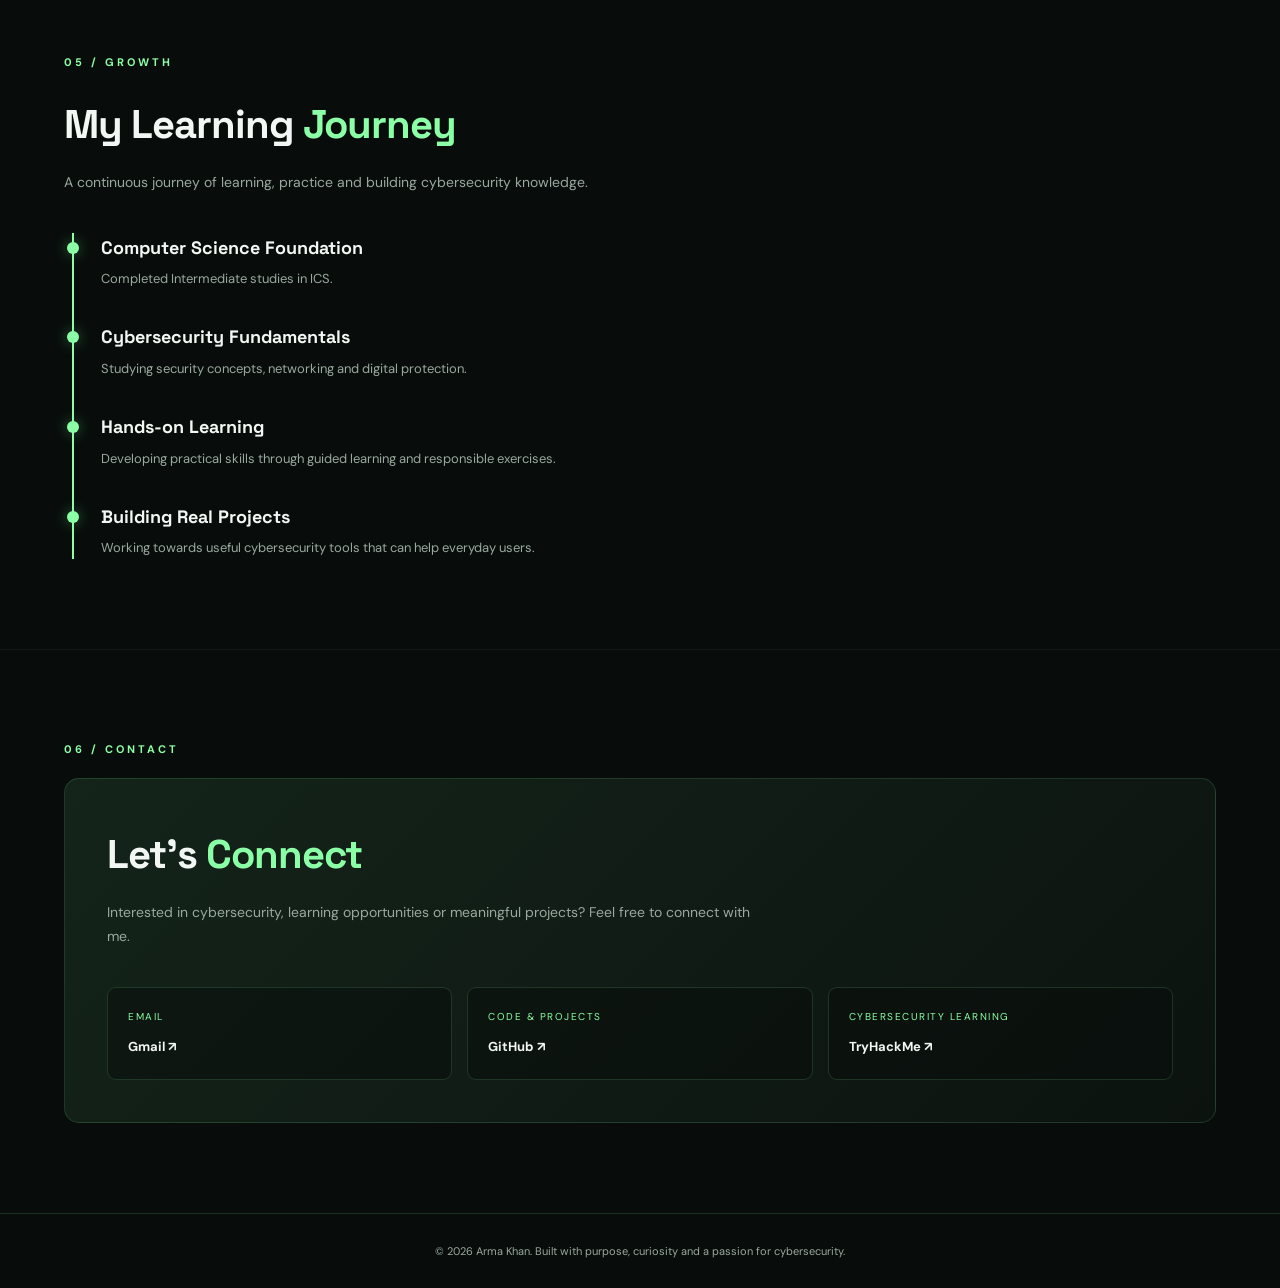
==== commit 4d50017b: "Update portfolio design and mark Phishing Guar as completed" ====
--- a/index.html
+++ b/index.html
@@ -3,86 +3,489 @@
 <head>
 <meta charset="UTF-8">
 <meta name="viewport" content="width=device-width, initial-scale=1.0">
+
 <title>Arma Khan | Cybersecurity Portfolio</title>
-<link href="https://fonts.googleapis.com/css2?family=Inter:wght@400;500;600;700;800&family=Space+Grotesk:wght@400;500;600;700&display=swap" rel="stylesheet">
+<meta name="description" content="Arma Khan's cybersecurity portfolio featuring projects, skills, ethical hacking and security learning.">
+<meta name="theme-color" content="#080d0b">
+
+<link rel="preconnect" href="https://fonts.googleapis.com">
+<link rel="preconnect" href="https://fonts.gstatic.com" crossorigin>
+<link href="https://fonts.googleapis.com/css2?family=DM+Sans:wght@400;500;600;700;800&family=Space+Grotesk:wght@400;500;600;700&display=swap" rel="stylesheet">
 
 <style>
 :root {
   --bg:#080d0b;
-  --panel:#101815;
-  --green:#7cff9b;
-  --muted:#a1aea5;
+  --surface:#101915;
+  --surface2:#142019;
+  --green:#8bffa5;
+  --green2:#49d879;
   --white:#f3f7f4;
-  --border:rgba(124,255,155,.16);
-}
-*{margin:0;padding:0;box-sizing:border-box;scroll-behavior:smooth}
-body{background:var(--bg);color:var(--white);font-family:Inter,sans-serif;line-height:1.7}
-a{text-decoration:none;color:inherit}
-.container{width:min(1120px,90%);margin:auto}
-header{position:sticky;top:0;z-index:99;background:rgba(8,13,11,.95);backdrop-filter:blur(14px);border-bottom:1px solid var(--border)}
-nav{min-height:75px;display:flex;align-items:center;justify-content:space-between;gap:20px}
-.logo{font-family:"Space Grotesk";font-size:23px;font-weight:700}
-.logo span,.green{color:var(--green)}
-.nav-links{display:flex;gap:21px;list-style:none;font-size:12px;color:var(--muted)}
-.nav-links a:hover{color:var(--green)}
-.hero{min-height:650px;display:grid;grid-template-columns:1.05fr .95fr;align-items:center;gap:50px;padding:75px 0}
-.eyebrow{color:var(--green);font-size:12px;letter-spacing:3px;font-weight:700;text-transform:uppercase;margin-bottom:18px}
-h1,h2,h3{font-family:"Space Grotesk",sans-serif}
-.hero h1{font-size:clamp(43px,6vw,70px);line-height:1.08;margin-bottom:22px}
-.hero h1 span{color:var(--green)}
-.hero p{color:var(--muted);margin-bottom:28px;max-width:540px}
-.hero-image{position:relative}
-.hero-image img{width:100%;height:430px;object-fit:cover;border-radius:15px;border:1px solid var(--border);box-shadow:0 0 50px rgba(53,216,117,.10)}
-.image-label{position:absolute;bottom:18px;left:18px;background:rgba(8,13,11,.9);border:1px solid var(--border);padding:10px 15px;border-radius:8px;color:var(--green);font-size:11px;letter-spacing:1px}
-.buttons{display:flex;flex-wrap:wrap;gap:13px}
-.btn{display:inline-block;padding:12px 21px;border-radius:6px;font-size:13px;font-weight:700;transition:.2s}
-.primary{background:var(--green);color:#08120b}
-.secondary{border:1px solid var(--border);color:var(--green)}
-.btn:hover{transform:translateY(-3px)}
-section{padding:85px 0;border-top:1px solid rgba(255,255,255,.045)}
-.section-title{font-size:36px;margin-bottom:12px}
-.section-intro{color:var(--muted);max-width:650px;margin-bottom:35px}
-.about-grid{display:grid;grid-template-columns:1.2fr .8fr;gap:35px}
-.about-text{color:var(--muted)}
-.info-card,.card,.skill-card{background:var(--panel);border:1px solid var(--border);border-radius:12px;padding:25px}
-.info-card p{color:var(--muted);margin:8px 0}
-.info-card strong{color:var(--green)}
-.grid{display:grid;grid-template-columns:repeat(3,1fr);gap:20px}
-.card{transition:.25s}
-.card:hover,.skill-card:hover{transform:translateY(-5px);border-color:var(--green)}
-.card h3{font-size:20px;margin:10px 0}
-.card p{color:var(--muted);font-size:14px}
-.card-tag{font-size:10px;letter-spacing:1.5px;color:var(--green);font-weight:700;text-transform:uppercase}
-.status{display:inline-block;margin-top:17px;color:var(--green);font-size:11px;border:1px solid var(--border);padding:4px 9px;border-radius:20px}
-.skills-grid{display:grid;grid-template-columns:repeat(3,1fr);gap:14px}
-.skill-card{font-size:14px;font-weight:600}
-.skill-card span{display:block;color:var(--muted);font-size:11px;font-weight:400;margin-top:4px}
-.timeline{border-left:2px solid var(--green);padding-left:25px;margin-left:7px}
-.timeline-item{position:relative;margin-bottom:30px}
-.timeline-item:before{content:"";position:absolute;left:-32px;top:9px;width:11px;height:11px;background:var(--green);border-radius:50%}
-.timeline-item h3{font-size:18px}
-.timeline-item p{color:var(--muted);font-size:14px}
-.contact-box{background:linear-gradient(135deg,#101e16,#0d1511);border:1px solid var(--border);padding:40px;border-radius:15px}
-.contact-links{display:grid;grid-template-columns:repeat(3,1fr);gap:15px;margin-top:25px}
-.contact-link{padding:18px;background:var(--panel);border:1px solid var(--border);border-radius:9px}
-.contact-link span{display:block;color:var(--green);font-size:11px;text-transform:uppercase;letter-spacing:1px}
-.contact-link strong{font-size:13px;overflow-wrap:anywhere}
-footer{padding:27px 0;text-align:center;color:var(--muted);font-size:12px;border-top:1px solid var(--border)}
-@media(max-width:800px){
- .nav-links{gap:10px;flex-wrap:wrap;justify-content:flex-end;font-size:10px}
- .hero{grid-template-columns:1fr;padding:60px 0}
- .hero-image img{height:330px}
- .about-grid,.grid,.skills-grid,.contact-links{grid-template-columns:1fr}
- .section-title{font-size:30px}
+  --muted:#9aa99e;
+  --border:rgba(139,255,165,.15);
+}
+
+* {
+  margin:0;
+  padding:0;
+  box-sizing:border-box;
+  scroll-behavior:smooth;
+}
+
+body {
+  background:var(--bg);
+  color:var(--white);
+  font-family:"DM Sans",sans-serif;
+  line-height:1.7;
+}
+
+a {
+  text-decoration:none;
+  color:inherit;
+}
+
+.container {
+  width:min(1160px,90%);
+  margin:auto;
+}
+
+header {
+  position:sticky;
+  top:0;
+  z-index:100;
+  background:rgba(8,13,11,.94);
+  backdrop-filter:blur(16px);
+  border-bottom:1px solid var(--border);
+}
+
+nav {
+  min-height:76px;
+  display:flex;
+  align-items:center;
+  justify-content:space-between;
+  gap:20px;
+}
+
+.logo {
+  font-family:"Space Grotesk",sans-serif;
+  font-size:25px;
+  font-weight:700;
+  letter-spacing:-1px;
+}
+
+.logo span {
+  color:var(--green);
+}
+
+.nav-links {
+  display:flex;
+  align-items:center;
+  gap:24px;
+  list-style:none;
+  font-size:12px;
+  color:var(--muted);
+}
+
+.nav-links a {
+  transition:.2s;
+}
+
+.nav-links a:hover {
+  color:var(--green);
+}
+
+.hero {
+  min-height:680px;
+  display:grid;
+  grid-template-columns:1.05fr .95fr;
+  align-items:center;
+  gap:65px;
+  padding:85px 0;
+}
+
+.eyebrow {
+  color:var(--green);
+  font-size:11px;
+  font-weight:700;
+  letter-spacing:3px;
+  text-transform:uppercase;
+  margin-bottom:19px;
+}
+
+.hero h1 {
+  font-family:"Space Grotesk",sans-serif;
+  font-size:clamp(45px,6vw,76px);
+  line-height:1.08;
+  letter-spacing:-3px;
+  margin-bottom:24px;
+}
+
+.hero h1 span,
+.green {
+  color:var(--green);
+}
+
+.hero p {
+  color:var(--muted);
+  max-width:540px;
+  font-size:15px;
+  margin-bottom:30px;
+}
+
+.buttons {
+  display:flex;
+  flex-wrap:wrap;
+  gap:13px;
+}
+
+.btn {
+  display:inline-block;
+  padding:13px 21px;
+  border-radius:6px;
+  font-size:12px;
+  font-weight:700;
+  transition:.25s;
+}
+
+.primary {
+  background:var(--green);
+  color:#08120b;
+}
+
+.secondary {
+  border:1px solid var(--border);
+  color:var(--green);
+}
+
+.btn:hover {
+  transform:translateY(-3px);
+}
+
+.hero-image {
+  position:relative;
+}
+
+.hero-image img {
+  width:100%;
+  height:440px;
+  object-fit:cover;
+  border-radius:16px;
+  border:1px solid var(--border);
+  box-shadow:0 20px 70px rgba(0,0,0,.35);
+}
+
+.image-label {
+  position:absolute;
+  bottom:18px;
+  left:18px;
+  padding:10px 15px;
+  border:1px solid var(--border);
+  border-radius:7px;
+  background:rgba(8,13,11,.9);
+  color:var(--green);
+  font-size:10px;
+  letter-spacing:1.5px;
+}
+
+section {
+  padding:90px 0;
+  border-top:1px solid rgba(255,255,255,.05);
+}
+
+.section-title {
+  font-family:"Space Grotesk",sans-serif;
+  font-size:clamp(29px,4vw,40px);
+  letter-spacing:-1px;
+  margin-bottom:12px;
+}
+
+.section-intro {
+  color:var(--muted);
+  max-width:650px;
+  margin-bottom:38px;
+  font-size:14px;
+}
+
+.about-grid {
+  display:grid;
+  grid-template-columns:1.2fr .8fr;
+  gap:35px;
+}
+
+.about-text {
+  color:var(--muted);
+  font-size:15px;
+}
+
+.info-card,
+.card,
+.skill-card {
+  background:linear-gradient(145deg,var(--surface),#0c130f);
+  border:1px solid var(--border);
+  border-radius:12px;
+}
+
+.info-card {
+  padding:25px;
+}
+
+.info-card p {
+  color:var(--muted);
+  margin:9px 0;
+  font-size:13px;
+}
+
+.info-card strong {
+  color:var(--green);
+}
+
+.grid {
+  display:grid;
+  grid-template-columns:repeat(3,1fr);
+  gap:20px;
+}
+
+.card {
+  padding:26px;
+  transition:.25s;
+}
+
+.card:hover,
+.skill-card:hover {
+  transform:translateY(-5px);
+  border-color:var(--green);
+  box-shadow:0 12px 35px rgba(0,0,0,.2);
+}
+
+.card-tag {
+  color:var(--green);
+  font-size:10px;
+  font-weight:700;
+  letter-spacing:1.6px;
+  text-transform:uppercase;
+}
+
+.card h3 {
+  font-family:"Space Grotesk",sans-serif;
+  font-size:20px;
+  margin:12px 0;
+}
+
+.card p {
+  color:var(--muted);
+  font-size:13px;
+  line-height:1.8;
+}
+
+.status {
+  display:inline-block;
+  margin-top:19px;
+  padding:5px 12px;
+  border:1px solid var(--border);
+  border-radius:30px;
+  color:var(--green);
+  font-size:10px;
+  font-weight:700;
+  letter-spacing:.5px;
+}
+
+.project-link {
+  display:inline-block;
+  margin-top:17px;
+  padding:10px 15px;
+  background:var(--green);
+  color:#08120b;
+  border-radius:5px;
+  font-size:11px;
+  font-weight:800;
+  transition:.2s;
+}
+
+.project-link:hover {
+  background:#b1ffc1;
+  transform:translateY(-2px);
+}
+
+.skills-grid {
+  display:grid;
+  grid-template-columns:repeat(3,1fr);
+  gap:14px;
+}
+
+.skill-card {
+  padding:20px;
+  font-size:14px;
+  font-weight:700;
+  transition:.25s;
+}
+
+.skill-card span {
+  display:block;
+  margin-top:5px;
+  color:var(--muted);
+  font-size:11px;
+  font-weight:400;
+}
+
+.timeline {
+  border-left:2px solid var(--green);
+  padding-left:27px;
+  margin-left:8px;
+}
+
+.timeline-item {
+  position:relative;
+  margin-bottom:32px;
+}
+
+.timeline-item:last-child {
+  margin-bottom:0;
+}
+
+.timeline-item:before {
+  content:"";
+  position:absolute;
+  left:-34px;
+  top:9px;
+  height:12px;
+  width:12px;
+  border-radius:50%;
+  background:var(--green);
+  box-shadow:0 0 14px rgba(139,255,165,.4);
+}
+
+.timeline-item h3 {
+  font-family:"Space Grotesk",sans-serif;
+  font-size:18px;
+  margin-bottom:5px;
+}
+
+.timeline-item p {
+  color:var(--muted);
+  font-size:13px;
+}
+
+.contact-box {
+  padding:42px;
+  border:1px solid var(--border);
+  border-radius:15px;
+  background:linear-gradient(135deg,#14241a,#0c130f);
+}
+
+.contact-links {
+  display:grid;
+  grid-template-columns:repeat(3,1fr);
+  gap:15px;
+  margin-top:28px;
+}
+
+.contact-link {
+  display:block;
+  padding:20px;
+  border:1px solid var(--border);
+  border-radius:9px;
+  background:rgba(8,13,11,.5);
+  transition:.2s;
+}
+
+.contact-link:hover {
+  border-color:var(--green);
+  transform:translateY(-3px);
+}
+
+.contact-link span {
+  display:block;
+  color:var(--green);
+  font-size:10px;
+  letter-spacing:1.5px;
+  text-transform:uppercase;
+  margin-bottom:7px;
+}
+
+.contact-link strong {
+  font-size:13px;
+  overflow-wrap:anywhere;
+}
+
+footer {
+  padding:28px 0;
+  border-top:1px solid var(--border);
+  color:var(--muted);
+  text-align:center;
+  font-size:11px;
+}
+
+@media(max-width:850px) {
+  .hero {
+    grid-template-columns:1fr;
+    gap:35px;
+    padding:65px 0;
+  }
+
+  .hero-image img {
+    height:350px;
+  }
+
+  .about-grid {
+    grid-template-columns:1fr;
+  }
+
+  .grid {
+    grid-template-columns:repeat(2,1fr);
+  }
+
+  .nav-links {
+    gap:12px;
+    font-size:10px;
+  }
+}
+
+@media(max-width:560px) {
+  nav {
+    align-items:flex-start;
+    flex-direction:column;
+    padding:15px 0;
+    gap:10px;
+  }
+
+  .nav-links {
+    width:100%;
+    justify-content:space-between;
+    flex-wrap:wrap;
+    gap:9px;
+  }
+
+  .hero h1 {
+    letter-spacing:-2px;
+  }
+
+  .hero-image img {
+    height:270px;
+  }
+
+  .grid,
+  .skills-grid,
+  .contact-links {
+    grid-template-columns:1fr;
+  }
+
+  section {
+    padding:65px 0;
+  }
+
+  .contact-box {
+    padding:25px;
+  }
 }
 </style>
 </head>
 
 <body>
+
 <header>
  <div class="container">
   <nav>
    <a href="#home" class="logo">ARMA<span>.</span></a>
+
    <ul class="nav-links">
     <li><a href="#about">About</a></li>
     <li><a href="#education">Education</a></li>
@@ -96,41 +499,57 @@
 </header>
 
 <main>
+
 <section class="container hero" id="home">
+
  <div>
   <div class="eyebrow">Cybersecurity • Ethical Hacking</div>
-  <h1>Securing the<br>Digital <span>World.</span></h1>
+
+  <h1>
+   Securing the<br>
+   Digital <span>World.</span>
+  </h1>
+
   <p>
    Hi, I'm Arma Khan — an aspiring cybersecurity professional
    passionate about digital security, networking and ethical hacking.
    I am continuously learning and building practical skills to help
    make the digital world safer.
   </p>
+
   <div class="buttons">
    <a class="btn primary" href="#projects">Explore My Projects</a>
    <a class="btn secondary" href="#contact">Let's Connect</a>
   </div>
  </div>
+
  <div class="hero-image">
-  <img src="hero-cyber.png.jpeg" alt="Anonymous cybersecurity analyst working at a professional hacker workstation">
+  <img src="hero-cyber.png.jpeg" alt="Cybersecurity workstation">
   <div class="image-label">CYBERSECURITY • ETHICAL HACKING</div>
  </div>
+
 </section>
 
 <section id="about">
  <div class="container">
+
   <div class="eyebrow">01 / About</div>
   <h2 class="section-title">About <span class="green">Me</span></h2>
+
   <div class="about-grid">
+
    <p class="about-text">
     I am an aspiring cybersecurity professional with a growing interest
     in ethical hacking, network security and digital protection.
     My goal is to understand how digital systems work, identify security
     risks responsibly and develop useful solutions that protect people.
+
     <br><br>
+
     I believe in learning by doing, building real projects and improving
     my knowledge through consistent practice.
    </p>
+
    <div class="info-card">
     <p><strong>Name:</strong> Arma Khan</p>
     <p><strong>Field:</strong> Cybersecurity</p>
@@ -138,37 +557,55 @@
     <p><strong>Approach:</strong> Learn • Build • Improve</p>
     <p><strong>Status:</strong> Currently Learning</p>
    </div>
+
   </div>
  </div>
 </section>
 
 <section id="education">
  <div class="container">
+
   <div class="eyebrow">02 / Education</div>
   <h2 class="section-title">My <span class="green">Education</span></h2>
+
   <div class="grid">
+
    <article class="card">
     <div class="card-tag">Academic Background</div>
     <h3>Intermediate — ICS</h3>
-    <p>Completed Intermediate studies with a focus on Computer Science, Mathematics and Physics.</p>
+    <p>
+     Completed Intermediate studies with a focus on Computer Science,
+     Mathematics and Physics.
+    </p>
     <span class="status">Completed</span>
    </article>
+
    <article class="card">
     <div class="card-tag">Professional Learning</div>
     <h3>Cybersecurity Fundamentals</h3>
-    <p>Learning core cybersecurity concepts, networking fundamentals and responsible security practices.</p>
+    <p>
+     Learning core cybersecurity concepts, networking fundamentals
+     and responsible security practices.
+    </p>
     <span class="status">Learning</span>
    </article>
+
   </div>
  </div>
 </section>
 
 <section id="skills">
  <div class="container">
+
   <div class="eyebrow">03 / Capabilities</div>
   <h2 class="section-title">My <span class="green">Skills</span></h2>
-  <p class="section-intro">Skills I am developing through study, guided practice and personal projects.</p>
+
+  <p class="section-intro">
+   Skills I am developing through study, guided practice and personal projects.
+  </p>
+
   <div class="skills-grid">
+
    <div class="skill-card">Cybersecurity Fundamentals<span>Currently Learning</span></div>
    <div class="skill-card">Networking<span>Currently Learning</span></div>
    <div class="skill-card">Linux<span>Currently Learning</span></div>
@@ -178,90 +615,146 @@
    <div class="skill-card">Python<span>Learning Next</span></div>
    <div class="skill-card">Security Awareness<span>Currently Learning</span></div>
    <div class="skill-card">Problem Solving<span>Developing</span></div>
+
   </div>
  </div>
 </section>
 
 <section id="projects">
  <div class="container">
+
   <div class="eyebrow">04 / What I'm Building</div>
   <h2 class="section-title">Featured <span class="green">Projects</span></h2>
+
   <p class="section-intro">
    Practical cybersecurity projects focused on real-world digital safety.
-   These are planned projects; development and testing will be documented here.
+   Explore my completed project and upcoming ideas.
   </p>
+
   <div class="grid">
+
    <article class="card">
-    <div class="card-tag">Project 01 • Online Safety</div>
-    <h3>PhishGuard</h3>
-    <p>A phishing-awareness tool that helps users examine suspicious links and messages, understand warning signs and make safer decisions online.</p>
-    <span class="status">Planned</span>
+    <div class="card-tag">Project 01 • Cybersecurity Tool</div>
+    <h3>Phishing Guard</h3>
+    <p>
+     A web-based URL security scanner designed to identify common
+     phishing indicators and help users recognize potentially
+     suspicious links before visiting unknown websites.
+    </p>
+    <span class="status">Completed</span>
+    <br>
+    <a class="project-link"
+       href="phishguard/index.html"
+       target="_blank"
+       rel="noopener noreferrer">
+       View Live Project ↗
+    </a>
    </article>
+
    <article class="card">
     <div class="card-tag">Project 02 • Password Security</div>
     <h3>SafePass</h3>
-    <p>A privacy-focused password safety educator that checks password strength locally and explains how to create safer passwords without storing them.</p>
+    <p>
+     A privacy-focused password safety educator that checks password
+     strength locally and explains how to create safer passwords
+     without storing them.
+    </p>
     <span class="status">Planned</span>
    </article>
+
    <article class="card">
     <div class="card-tag">Project 03 • Digital Protection</div>
     <h3>CyberShield</h3>
-    <p>A simple digital safety guide that helps people recognize common online scams, protect accounts and improve their privacy habits.</p>
+    <p>
+     A simple digital safety guide that helps people recognize
+     common online scams, protect accounts and improve their
+     privacy habits.
+    </p>
     <span class="status">Planned</span>
    </article>
+
   </div>
  </div>
 </section>
 
 <section id="journey">
  <div class="container">
+
   <div class="eyebrow">05 / Growth</div>
   <h2 class="section-title">My Learning <span class="green">Journey</span></h2>
-  <p class="section-intro">A continuous journey of learning, practice and building cybersecurity knowledge.</p>
+
+  <p class="section-intro">
+   A continuous journey of learning, practice and building cybersecurity knowledge.
+  </p>
+
   <div class="timeline">
+
    <div class="timeline-item">
     <h3>Computer Science Foundation</h3>
     <p>Completed Intermediate studies in ICS.</p>
    </div>
+
    <div class="timeline-item">
     <h3>Cybersecurity Fundamentals</h3>
     <p>Studying security concepts, networking and digital protection.</p>
    </div>
+
    <div class="timeline-item">
     <h3>Hands-on Learning</h3>
     <p>Developing practical skills through guided learning and responsible exercises.</p>
    </div>
+
    <div class="timeline-item">
     <h3>Building Real Projects</h3>
     <p>Working towards useful cybersecurity tools that can help everyday users.</p>
    </div>
+
   </div>
  </div>
 </section>
 
 <section id="contact">
  <div class="container">
+
   <div class="eyebrow">06 / Contact</div>
+
   <div class="contact-box">
+
    <h2 class="section-title">Let's <span class="green">Connect</span></h2>
+
    <p class="section-intro">
     Interested in cybersecurity, learning opportunities or meaningful projects?
     Feel free to connect with me.
    </p>
+
    <div class="contact-links">
+
     <a class="contact-link" href="mailto:armakhan370@gmail.com">
-     <span>Email</span><strong>Gmail ↗</strong>
+     <span>Email</span>
+     <strong>Gmail ↗</strong>
     </a>
-    <a class="contact-link" href="https://github.com/armaimrankhan-verse" target="_blank" rel="noopener">
-     <span>Code & Projects</span><strong>GitHub ↗</strong>
+
+    <a class="contact-link"
+       href="https://github.com/armaimrankhan-verse"
+       target="_blank"
+       rel="noopener noreferrer">
+     <span>Code & Projects</span>
+     <strong>GitHub ↗</strong>
     </a>
-    <a class="contact-link" href="https://tryhackme.com/p/armaimrankhan31" target="_blank" rel="noopener">
-     <span>Cybersecurity Learning</span><strong>TryHackMe ↗</strong>
+
+    <a class="contact-link"
+       href="https://tryhackme.com/p/armaimrankhan31"
+       target="_blank"
+       rel="noopener noreferrer">
+     <span>Cybersecurity Learning</span>
+     <strong>TryHackMe ↗</strong>
     </a>
+
    </div>
   </div>
  </div>
 </section>
+
 </main>
 
 <footer>
@@ -269,5 +762,6 @@
   © 2026 Arma Khan. Built with purpose, curiosity and a passion for cybersecurity.
  </div>
 </footer>
+
 </body>
 </html>
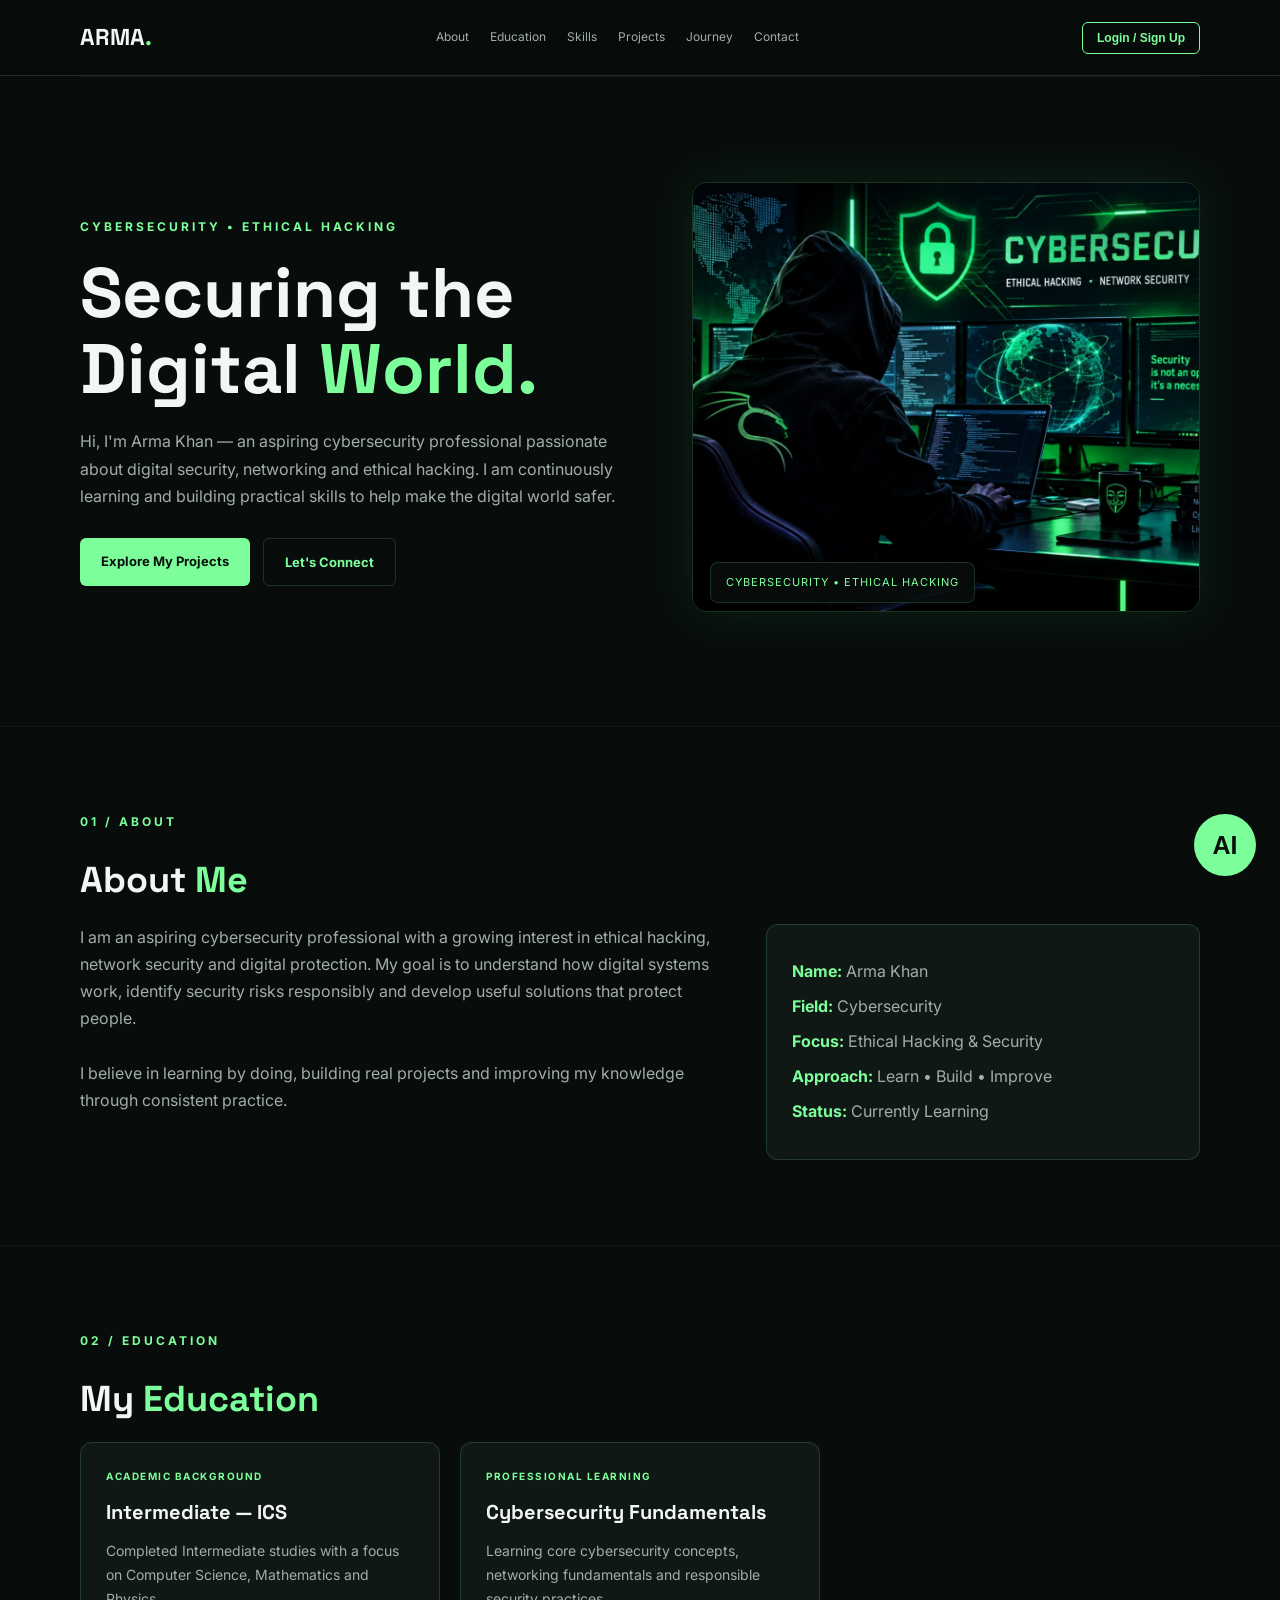
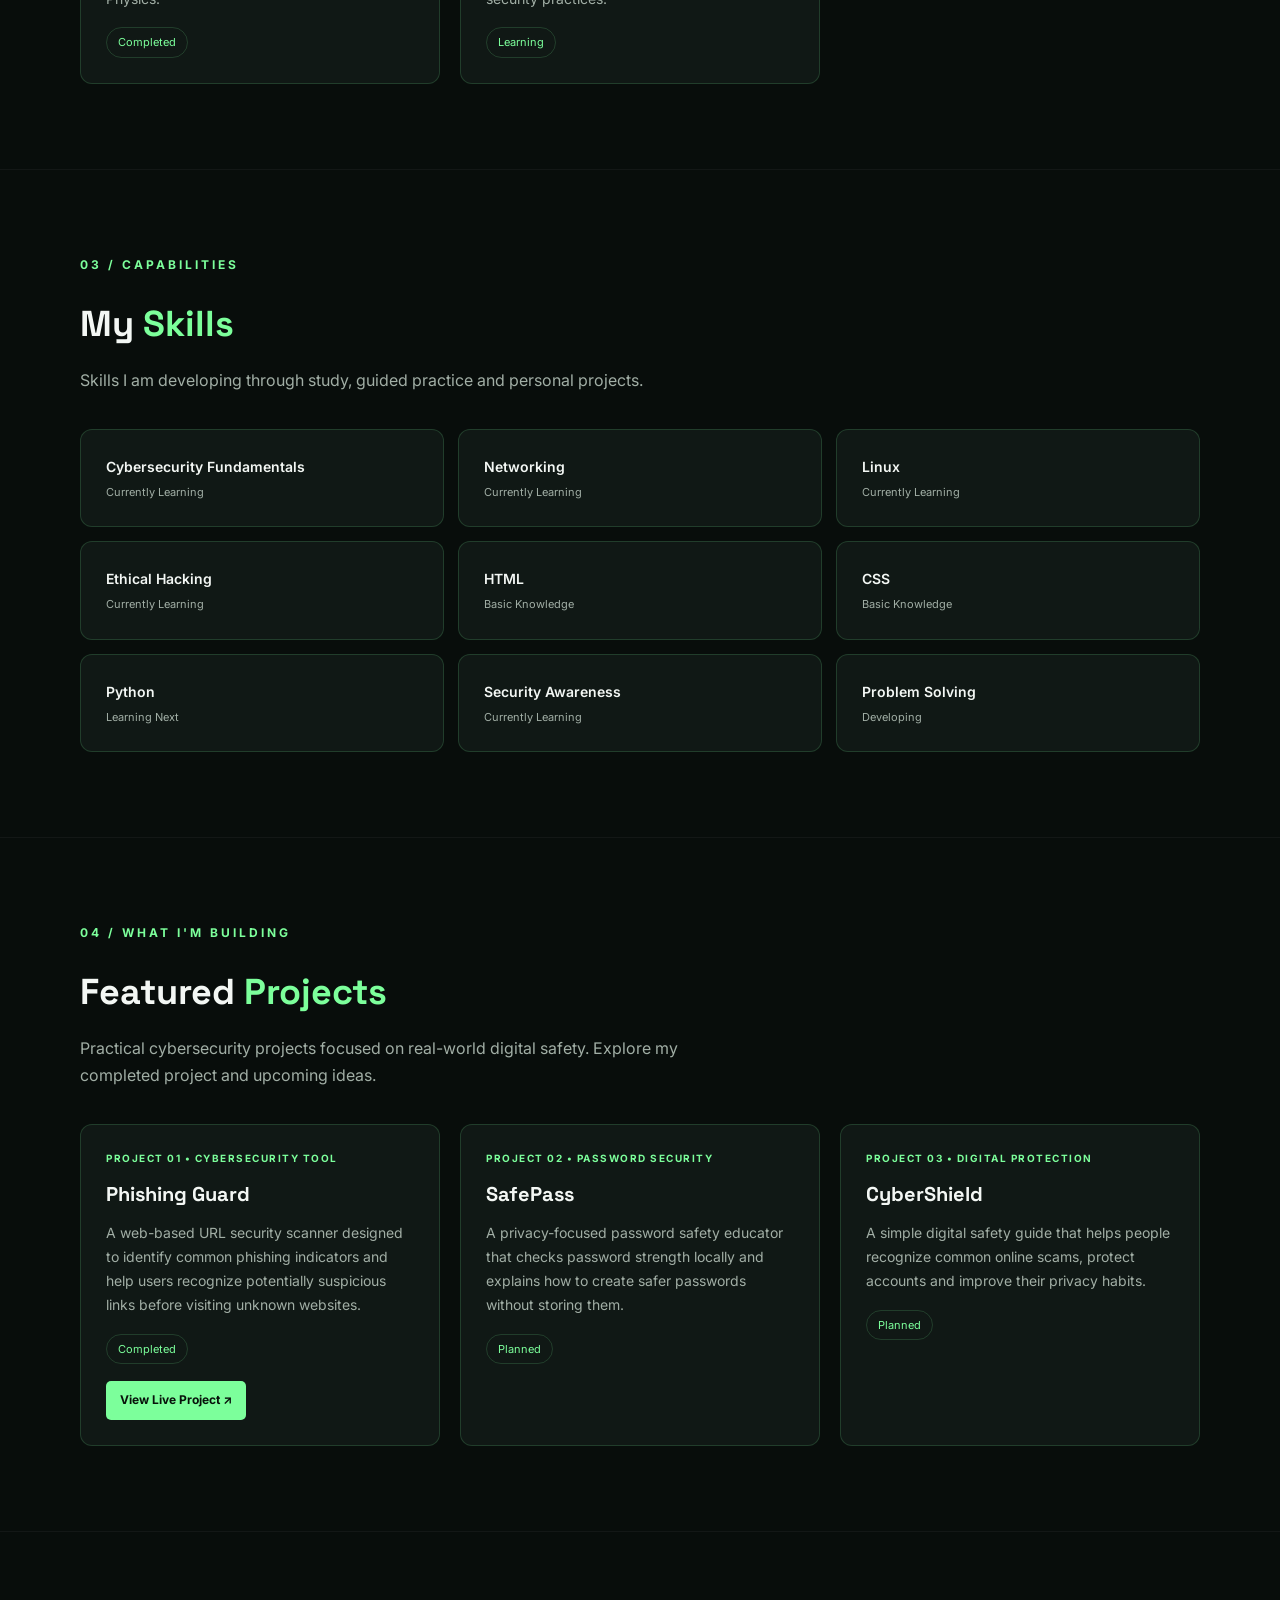
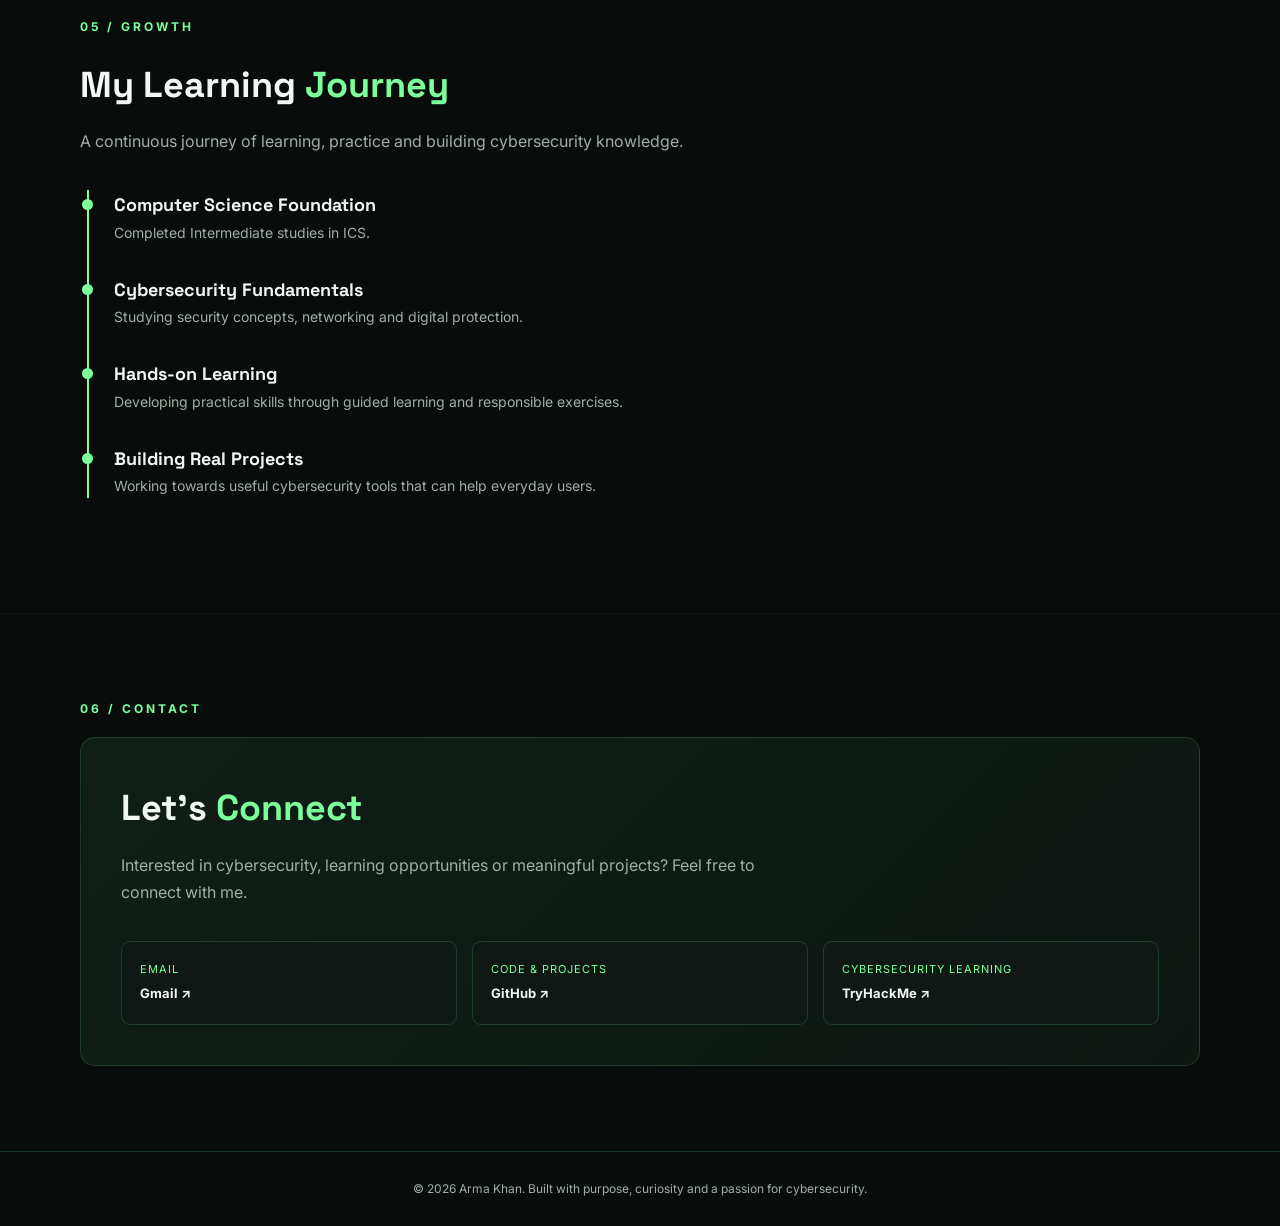
==== commit 4d4be396: "Update  main portfolio homepage with Arms AI and Login" ====
--- a/index.html
+++ b/index.html
@@ -3,765 +3,211 @@
 <head>
 <meta charset="UTF-8">
 <meta name="viewport" content="width=device-width, initial-scale=1.0">
-
 <title>Arma Khan | Cybersecurity Portfolio</title>
-<meta name="description" content="Arma Khan's cybersecurity portfolio featuring projects, skills, ethical hacking and security learning.">
-<meta name="theme-color" content="#080d0b">
-
-<link rel="preconnect" href="https://fonts.googleapis.com">
-<link rel="preconnect" href="https://fonts.gstatic.com" crossorigin>
-<link href="https://fonts.googleapis.com/css2?family=DM+Sans:wght@400;500;600;700;800&family=Space+Grotesk:wght@400;500;600;700&display=swap" rel="stylesheet">
-
+<link href="https://fonts.googleapis.com/css2?family=Inter:wght@400;500;600;700;800&family=Space+Grotesk:wght@400;500;600;700&display=swap" rel="stylesheet">
 <style>
-:root {
-  --bg:#080d0b;
-  --surface:#101915;
-  --surface2:#142019;
-  --green:#8bffa5;
-  --green2:#49d879;
-  --white:#f3f7f4;
-  --muted:#9aa99e;
-  --border:rgba(139,255,165,.15);
-}
-
-* {
-  margin:0;
-  padding:0;
-  box-sizing:border-box;
-  scroll-behavior:smooth;
-}
-
-body {
-  background:var(--bg);
-  color:var(--white);
-  font-family:"DM Sans",sans-serif;
-  line-height:1.7;
-}
-
-a {
-  text-decoration:none;
-  color:inherit;
-}
-
-.container {
-  width:min(1160px,90%);
-  margin:auto;
-}
-
-header {
-  position:sticky;
-  top:0;
-  z-index:100;
-  background:rgba(8,13,11,.94);
-  backdrop-filter:blur(16px);
-  border-bottom:1px solid var(--border);
-}
-
-nav {
-  min-height:76px;
-  display:flex;
-  align-items:center;
-  justify-content:space-between;
-  gap:20px;
-}
-
-.logo {
-  font-family:"Space Grotesk",sans-serif;
-  font-size:25px;
-  font-weight:700;
-  letter-spacing:-1px;
-}
-
-.logo span {
-  color:var(--green);
-}
-
-.nav-links {
-  display:flex;
-  align-items:center;
-  gap:24px;
-  list-style:none;
-  font-size:12px;
-  color:var(--muted);
-}
-
-.nav-links a {
-  transition:.2s;
-}
-
-.nav-links a:hover {
-  color:var(--green);
-}
-
-.hero {
-  min-height:680px;
-  display:grid;
-  grid-template-columns:1.05fr .95fr;
-  align-items:center;
-  gap:65px;
-  padding:85px 0;
-}
-
-.eyebrow {
-  color:var(--green);
-  font-size:11px;
-  font-weight:700;
-  letter-spacing:3px;
-  text-transform:uppercase;
-  margin-bottom:19px;
-}
-
-.hero h1 {
-  font-family:"Space Grotesk",sans-serif;
-  font-size:clamp(45px,6vw,76px);
-  line-height:1.08;
-  letter-spacing:-3px;
-  margin-bottom:24px;
-}
-
-.hero h1 span,
-.green {
-  color:var(--green);
-}
-
-.hero p {
-  color:var(--muted);
-  max-width:540px;
-  font-size:15px;
-  margin-bottom:30px;
-}
-
-.buttons {
-  display:flex;
-  flex-wrap:wrap;
-  gap:13px;
-}
-
-.btn {
-  display:inline-block;
-  padding:13px 21px;
-  border-radius:6px;
-  font-size:12px;
-  font-weight:700;
-  transition:.25s;
-}
-
-.primary {
-  background:var(--green);
-  color:#08120b;
-}
-
-.secondary {
-  border:1px solid var(--border);
-  color:var(--green);
-}
-
-.btn:hover {
-  transform:translateY(-3px);
-}
-
-.hero-image {
-  position:relative;
-}
-
-.hero-image img {
-  width:100%;
-  height:440px;
-  object-fit:cover;
-  border-radius:16px;
-  border:1px solid var(--border);
-  box-shadow:0 20px 70px rgba(0,0,0,.35);
-}
-
-.image-label {
-  position:absolute;
-  bottom:18px;
-  left:18px;
-  padding:10px 15px;
-  border:1px solid var(--border);
-  border-radius:7px;
-  background:rgba(8,13,11,.9);
-  color:var(--green);
-  font-size:10px;
-  letter-spacing:1.5px;
-}
-
-section {
-  padding:90px 0;
-  border-top:1px solid rgba(255,255,255,.05);
-}
-
-.section-title {
-  font-family:"Space Grotesk",sans-serif;
-  font-size:clamp(29px,4vw,40px);
-  letter-spacing:-1px;
-  margin-bottom:12px;
-}
-
-.section-intro {
-  color:var(--muted);
-  max-width:650px;
-  margin-bottom:38px;
-  font-size:14px;
-}
-
-.about-grid {
-  display:grid;
-  grid-template-columns:1.2fr .8fr;
-  gap:35px;
-}
-
-.about-text {
-  color:var(--muted);
-  font-size:15px;
-}
-
-.info-card,
-.card,
-.skill-card {
-  background:linear-gradient(145deg,var(--surface),#0c130f);
-  border:1px solid var(--border);
-  border-radius:12px;
-}
-
-.info-card {
-  padding:25px;
-}
-
-.info-card p {
-  color:var(--muted);
-  margin:9px 0;
-  font-size:13px;
-}
-
-.info-card strong {
-  color:var(--green);
-}
-
-.grid {
-  display:grid;
-  grid-template-columns:repeat(3,1fr);
-  gap:20px;
-}
-
-.card {
-  padding:26px;
-  transition:.25s;
-}
-
-.card:hover,
-.skill-card:hover {
-  transform:translateY(-5px);
-  border-color:var(--green);
-  box-shadow:0 12px 35px rgba(0,0,0,.2);
-}
-
-.card-tag {
-  color:var(--green);
-  font-size:10px;
-  font-weight:700;
-  letter-spacing:1.6px;
-  text-transform:uppercase;
-}
-
-.card h3 {
-  font-family:"Space Grotesk",sans-serif;
-  font-size:20px;
-  margin:12px 0;
-}
-
-.card p {
-  color:var(--muted);
-  font-size:13px;
-  line-height:1.8;
-}
-
-.status {
-  display:inline-block;
-  margin-top:19px;
-  padding:5px 12px;
-  border:1px solid var(--border);
-  border-radius:30px;
-  color:var(--green);
-  font-size:10px;
-  font-weight:700;
-  letter-spacing:.5px;
-}
-
-.project-link {
-  display:inline-block;
-  margin-top:17px;
-  padding:10px 15px;
-  background:var(--green);
-  color:#08120b;
-  border-radius:5px;
-  font-size:11px;
-  font-weight:800;
-  transition:.2s;
-}
-
-.project-link:hover {
-  background:#b1ffc1;
-  transform:translateY(-2px);
-}
-
-.skills-grid {
-  display:grid;
-  grid-template-columns:repeat(3,1fr);
-  gap:14px;
-}
-
-.skill-card {
-  padding:20px;
-  font-size:14px;
-  font-weight:700;
-  transition:.25s;
-}
-
-.skill-card span {
-  display:block;
-  margin-top:5px;
-  color:var(--muted);
-  font-size:11px;
-  font-weight:400;
-}
-
-.timeline {
-  border-left:2px solid var(--green);
-  padding-left:27px;
-  margin-left:8px;
-}
-
-.timeline-item {
-  position:relative;
-  margin-bottom:32px;
-}
-
-.timeline-item:last-child {
-  margin-bottom:0;
-}
-
-.timeline-item:before {
-  content:"";
-  position:absolute;
-  left:-34px;
-  top:9px;
-  height:12px;
-  width:12px;
-  border-radius:50%;
-  background:var(--green);
-  box-shadow:0 0 14px rgba(139,255,165,.4);
-}
-
-.timeline-item h3 {
-  font-family:"Space Grotesk",sans-serif;
-  font-size:18px;
-  margin-bottom:5px;
-}
-
-.timeline-item p {
-  color:var(--muted);
-  font-size:13px;
-}
-
-.contact-box {
-  padding:42px;
-  border:1px solid var(--border);
-  border-radius:15px;
-  background:linear-gradient(135deg,#14241a,#0c130f);
-}
-
-.contact-links {
-  display:grid;
-  grid-template-columns:repeat(3,1fr);
-  gap:15px;
-  margin-top:28px;
-}
-
-.contact-link {
-  display:block;
-  padding:20px;
-  border:1px solid var(--border);
-  border-radius:9px;
-  background:rgba(8,13,11,.5);
-  transition:.2s;
-}
-
-.contact-link:hover {
-  border-color:var(--green);
-  transform:translateY(-3px);
-}
-
-.contact-link span {
-  display:block;
-  color:var(--green);
-  font-size:10px;
-  letter-spacing:1.5px;
-  text-transform:uppercase;
-  margin-bottom:7px;
-}
-
-.contact-link strong {
-  font-size:13px;
-  overflow-wrap:anywhere;
-}
-
-footer {
-  padding:28px 0;
-  border-top:1px solid var(--border);
-  color:var(--muted);
-  text-align:center;
-  font-size:11px;
-}
-
-@media(max-width:850px) {
-  .hero {
-    grid-template-columns:1fr;
-    gap:35px;
-    padding:65px 0;
-  }
-
-  .hero-image img {
-    height:350px;
-  }
-
-  .about-grid {
-    grid-template-columns:1fr;
-  }
-
-  .grid {
-    grid-template-columns:repeat(2,1fr);
-  }
-
-  .nav-links {
-    gap:12px;
-    font-size:10px;
-  }
-}
-
-@media(max-width:560px) {
-  nav {
-    align-items:flex-start;
-    flex-direction:column;
-    padding:15px 0;
-    gap:10px;
-  }
-
-  .nav-links {
-    width:100%;
-    justify-content:space-between;
-    flex-wrap:wrap;
-    gap:9px;
-  }
-
-  .hero h1 {
-    letter-spacing:-2px;
-  }
-
-  .hero-image img {
-    height:270px;
-  }
-
-  .grid,
-  .skills-grid,
-  .contact-links {
-    grid-template-columns:1fr;
-  }
-
-  section {
-    padding:65px 0;
-  }
-
-  .contact-box {
-    padding:25px;
-  }
-}
+:root{--bg:#080d0b;--panel:#101815;--green:#7cff9b;--muted:#a1aea5;--white:#f3f7f4;--border:rgba(124,255,155,.16)}
+*{margin:0;padding:0;box-sizing:border-box;scroll-behavior:smooth}
+body{background:var(--bg);color:var(--white);font-family:Inter,sans-serif;line-height:1.7}
+a{text-decoration:none;color:inherit}.container{width:min(1120px,90%);margin:auto}
+header{position:sticky;top:0;z-index:99;background:rgba(8,13,11,.95);backdrop-filter:blur(14px);border-bottom:1px solid var(--border)}
+nav{min-height:75px;display:flex;align-items:center;justify-content:space-between;gap:20px}
+.logo{font-family:"Space Grotesk";font-size:23px;font-weight:700}.logo span,.green{color:var(--green)}
+.nav-links{display:flex;gap:21px;list-style:none;font-size:12px;color:var(--muted)}
+.nav-links a:hover{color:var(--green)}.login-nav{border:1px solid var(--green);color:var(--green);padding:8px 14px;border-radius:6px;font-size:12px;font-weight:700;cursor:pointer;background:transparent}
+.login-nav:hover{background:var(--green);color:#08120b}
+.hero{min-height:650px;display:grid;grid-template-columns:1.05fr .95fr;align-items:center;gap:50px;padding:75px 0}
+.eyebrow{color:var(--green);font-size:12px;letter-spacing:3px;font-weight:700;text-transform:uppercase;margin-bottom:18px}
+h1,h2,h3{font-family:"Space Grotesk",sans-serif}.hero h1{font-size:clamp(43px,6vw,70px);line-height:1.08;margin-bottom:22px}.hero h1 span{color:var(--green)}
+.hero p{color:var(--muted);margin-bottom:28px;max-width:540px}
+.hero-image{position:relative}.hero-image img{width:100%;height:430px;object-fit:cover;border-radius:15px;border:1px solid var(--border);box-shadow:0 0 50px rgba(53,216,117,.10)}
+.image-label{position:absolute;bottom:18px;left:18px;background:rgba(8,13,11,.9);border:1px solid var(--border);padding:10px 15px;border-radius:8px;color:var(--green);font-size:11px;letter-spacing:1px}
+.buttons{display:flex;flex-wrap:wrap;gap:13px}.btn{display:inline-block;padding:12px 21px;border-radius:6px;font-size:13px;font-weight:700;transition:.2s}
+.primary{background:var(--green);color:#08120b}.secondary{border:1px solid var(--border);color:var(--green)}.btn:hover{transform:translateY(-3px)}
+section{padding:85px 0;border-top:1px solid rgba(255,255,255,.045)}.section-title{font-size:36px;margin-bottom:12px}
+.section-intro{color:var(--muted);max-width:650px;margin-bottom:35px}
+.about-grid{display:grid;grid-template-columns:1.2fr .8fr;gap:35px}.about-text{color:var(--muted)}
+.info-card,.card,.skill-card{background:var(--panel);border:1px solid var(--border);border-radius:12px;padding:25px}
+.info-card p{color:var(--muted);margin:8px 0}.info-card strong{color:var(--green)}
+.grid{display:grid;grid-template-columns:repeat(3,1fr);gap:20px}.card{transition:.25s}.card:hover,.skill-card:hover{transform:translateY(-5px);border-color:var(--green)}
+.card h3{font-size:20px;margin:10px 0}.card p{color:var(--muted);font-size:14px}
+.card-tag{font-size:10px;letter-spacing:1.5px;color:var(--green);font-weight:700;text-transform:uppercase}
+.status{display:inline-block;margin-top:17px;color:var(--green);font-size:11px;border:1px solid var(--border);padding:5px 11px;border-radius:20px}
+.project-link{display:inline-block;margin-top:17px;padding:9px 14px;background:var(--green);color:#08120b;font-size:12px;font-weight:700;border-radius:5px}
+.skills-grid{display:grid;grid-template-columns:repeat(3,1fr);gap:14px}.skill-card{font-size:14px;font-weight:600}
+.skill-card span{display:block;color:var(--muted);font-size:11px;font-weight:400;margin-top:4px}
+.timeline{border-left:2px solid var(--green);padding-left:25px;margin-left:7px}.timeline-item{position:relative;margin-bottom:30px}
+.timeline-item:before{content:"";position:absolute;left:-32px;top:9px;width:11px;height:11px;background:var(--green);border-radius:50%}
+.timeline-item h3{font-size:18px}.timeline-item p{color:var(--muted);font-size:14px}
+.contact-box{background:linear-gradient(135deg,#101e16,#0d1511);border:1px solid var(--border);padding:40px;border-radius:15px}
+.contact-links{display:grid;grid-template-columns:repeat(3,1fr);gap:15px;margin-top:25px}
+.contact-link{padding:18px;background:var(--panel);border:1px solid var(--border);border-radius:9px}
+.contact-link span{display:block;color:var(--green);font-size:11px;text-transform:uppercase;letter-spacing:1px}
+.contact-link strong{font-size:13px;overflow-wrap:anywhere}
+footer{padding:27px 0;text-align:center;color:var(--muted);font-size:12px;border-top:1px solid var(--border)}
+.chat-launcher{position:fixed;right:24px;bottom:24px;z-index:200;width:62px;height:62px;border:0;border-radius:50%;background:var(--green);color:#08120b;font-size:25px;font-weight:800;cursor:pointer}
+.chat-window{position:fixed;right:24px;bottom:100px;z-index:200;width:min(370px,calc(100vw - 30px));height:490px;background:#0d1511;border:1px solid var(--border);border-radius:15px;display:none;flex-direction:column;overflow:hidden;box-shadow:0 15px 50px rgba(0,0,0,.55)}
+.chat-window.open{display:flex}.chat-header{padding:17px;display:flex;justify-content:space-between;align-items:center;background:#122019;border-bottom:1px solid var(--border)}
+.chat-title{font-weight:700;color:var(--green)}.chat-subtitle{font-size:10px;color:var(--muted)}
+.chat-close,.auth-close{background:none;border:0;color:white;font-size:23px;cursor:pointer}
+.chat-messages{flex:1;padding:15px;overflow-y:auto;display:flex;flex-direction:column;gap:12px}
+.chat-message{max-width:88%;padding:11px 13px;border-radius:11px;font-size:13px;white-space:pre-wrap;overflow-wrap:anywhere}
+.bot-message{background:#17251c;border:1px solid var(--border);align-self:flex-start}
+.user-message{background:var(--green);color:#08120b;align-self:flex-end}
+.chat-form{display:flex;gap:8px;padding:12px;border-top:1px solid var(--border)}
+.chat-form input{flex:1;min-width:0;padding:12px;border-radius:7px;border:1px solid var(--border);background:#101815;color:white;outline:none}
+.chat-form button,.auth-submit{border:0;border-radius:7px;background:var(--green);color:#08120b;padding:10px 15px;font-weight:800;cursor:pointer}
+.chat-note{padding:0 13px 9px;color:var(--muted);font-size:10px}
+.modal{position:fixed;inset:0;z-index:300;background:rgba(0,0,0,.78);display:none;align-items:center;justify-content:center;padding:15px}
+.modal.open{display:flex}.auth-box{width:min(400px,100%);background:#101815;border:1px solid var(--border);border-radius:15px;padding:28px;position:relative}
+.auth-box h2{color:var(--green);margin-bottom:5px}.auth-box p{color:var(--muted);font-size:12px;margin-bottom:20px}
+.auth-close{position:absolute;right:17px;top:13px}.auth-tabs{display:flex;gap:10px;margin-bottom:20px}
+.auth-tab{flex:1;padding:10px;border:1px solid var(--border);color:var(--muted);background:transparent;border-radius:6px;cursor:pointer}
+.auth-tab.active{color:#08120b;background:var(--green);font-weight:700}
+.auth-box label{display:block;color:var(--muted);font-size:12px;margin:12px 0 5px}
+.auth-box input{width:100%;padding:12px;border:1px solid var(--border);background:#080d0b;border-radius:6px;color:white;outline:none}
+.auth-submit{width:100%;margin-top:20px}.auth-message{color:var(--green);font-size:12px;margin-top:12px;overflow-wrap:anywhere}
+.auth-disclaimer{margin-top:15px;font-size:10px;color:var(--muted)}
+@media(max-width:800px){.nav-links{gap:10px;flex-wrap:wrap;justify-content:flex-end;font-size:10px}nav{flex-wrap:wrap;padding:12px 0}.hero{grid-template-columns:1fr;padding:60px 0}.hero-image img{height:330px}.about-grid,.grid,.skills-grid,.contact-links{grid-template-columns:1fr}.section-title{font-size:30px}}
+@media(max-width:450px){.nav-links{order:3;width:100%;justify-content:space-between}.chat-launcher{right:16px;bottom:16px}.chat-window{right:15px;bottom:88px;height:min(490px,70vh)}}
 </style>
 </head>
-
 <body>
-
-<header>
- <div class="container">
-  <nav>
-   <a href="#home" class="logo">ARMA<span>.</span></a>
-
-   <ul class="nav-links">
-    <li><a href="#about">About</a></li>
-    <li><a href="#education">Education</a></li>
-    <li><a href="#skills">Skills</a></li>
-    <li><a href="#projects">Projects</a></li>
-    <li><a href="#journey">Journey</a></li>
-    <li><a href="#contact">Contact</a></li>
-   </ul>
-  </nav>
- </div>
-</header>
+<header><div class="container"><nav>
+<a href="#home" class="logo">ARMA<span>.</span></a>
+<ul class="nav-links">
+<li><a href="#about">About</a></li><li><a href="#education">Education</a></li><li><a href="#skills">Skills</a></li><li><a href="#projects">Projects</a></li><li><a href="#journey">Journey</a></li><li><a href="#contact">Contact</a></li>
+</ul>
+<button class="login-nav" id="openAuth">Login / Sign Up</button>
+</nav></div></header>
 
 <main>
-
 <section class="container hero" id="home">
-
- <div>
-  <div class="eyebrow">Cybersecurity • Ethical Hacking</div>
-
-  <h1>
-   Securing the<br>
-   Digital <span>World.</span>
-  </h1>
-
-  <p>
-   Hi, I'm Arma Khan — an aspiring cybersecurity professional
-   passionate about digital security, networking and ethical hacking.
-   I am continuously learning and building practical skills to help
-   make the digital world safer.
-  </p>
-
-  <div class="buttons">
-   <a class="btn primary" href="#projects">Explore My Projects</a>
-   <a class="btn secondary" href="#contact">Let's Connect</a>
-  </div>
- </div>
-
- <div class="hero-image">
-  <img src="hero-cyber.png.jpeg" alt="Cybersecurity workstation">
-  <div class="image-label">CYBERSECURITY • ETHICAL HACKING</div>
- </div>
-
+<div><div class="eyebrow">Cybersecurity • Ethical Hacking</div><h1>Securing the<br>Digital <span>World.</span></h1>
+<p>Hi, I'm Arma Khan — an aspiring cybersecurity professional passionate about digital security, networking and ethical hacking. I am continuously learning and building practical skills to help make the digital world safer.</p>
+<div class="buttons"><a class="btn primary" href="#projects">Explore My Projects</a><a class="btn secondary" href="#contact">Let's Connect</a></div></div>
+<div class="hero-image"><img src="hero-cyber.png.jpeg" alt="Cybersecurity workstation"><div class="image-label">CYBERSECURITY • ETHICAL HACKING</div></div>
 </section>
 
-<section id="about">
- <div class="container">
-
-  <div class="eyebrow">01 / About</div>
-  <h2 class="section-title">About <span class="green">Me</span></h2>
-
-  <div class="about-grid">
-
-   <p class="about-text">
-    I am an aspiring cybersecurity professional with a growing interest
-    in ethical hacking, network security and digital protection.
-    My goal is to understand how digital systems work, identify security
-    risks responsibly and develop useful solutions that protect people.
-
-    <br><br>
-
-    I believe in learning by doing, building real projects and improving
-    my knowledge through consistent practice.
-   </p>
-
-   <div class="info-card">
-    <p><strong>Name:</strong> Arma Khan</p>
-    <p><strong>Field:</strong> Cybersecurity</p>
-    <p><strong>Focus:</strong> Ethical Hacking & Security</p>
-    <p><strong>Approach:</strong> Learn • Build • Improve</p>
-    <p><strong>Status:</strong> Currently Learning</p>
-   </div>
-
-  </div>
- </div>
-</section>
-
-<section id="education">
- <div class="container">
-
-  <div class="eyebrow">02 / Education</div>
-  <h2 class="section-title">My <span class="green">Education</span></h2>
-
-  <div class="grid">
-
-   <article class="card">
-    <div class="card-tag">Academic Background</div>
-    <h3>Intermediate — ICS</h3>
-    <p>
-     Completed Intermediate studies with a focus on Computer Science,
-     Mathematics and Physics.
-    </p>
-    <span class="status">Completed</span>
-   </article>
-
-   <article class="card">
-    <div class="card-tag">Professional Learning</div>
-    <h3>Cybersecurity Fundamentals</h3>
-    <p>
-     Learning core cybersecurity concepts, networking fundamentals
-     and responsible security practices.
-    </p>
-    <span class="status">Learning</span>
-   </article>
-
-  </div>
- </div>
-</section>
-
-<section id="skills">
- <div class="container">
-
-  <div class="eyebrow">03 / Capabilities</div>
-  <h2 class="section-title">My <span class="green">Skills</span></h2>
-
-  <p class="section-intro">
-   Skills I am developing through study, guided practice and personal projects.
-  </p>
-
-  <div class="skills-grid">
-
-   <div class="skill-card">Cybersecurity Fundamentals<span>Currently Learning</span></div>
-   <div class="skill-card">Networking<span>Currently Learning</span></div>
-   <div class="skill-card">Linux<span>Currently Learning</span></div>
-   <div class="skill-card">Ethical Hacking<span>Currently Learning</span></div>
-   <div class="skill-card">HTML<span>Basic Knowledge</span></div>
-   <div class="skill-card">CSS<span>Basic Knowledge</span></div>
-   <div class="skill-card">Python<span>Learning Next</span></div>
-   <div class="skill-card">Security Awareness<span>Currently Learning</span></div>
-   <div class="skill-card">Problem Solving<span>Developing</span></div>
-
-  </div>
- </div>
-</section>
-
-<section id="projects">
- <div class="container">
-
-  <div class="eyebrow">04 / What I'm Building</div>
-  <h2 class="section-title">Featured <span class="green">Projects</span></h2>
-
-  <p class="section-intro">
-   Practical cybersecurity projects focused on real-world digital safety.
-   Explore my completed project and upcoming ideas.
-  </p>
-
-  <div class="grid">
-
-   <article class="card">
-    <div class="card-tag">Project 01 • Cybersecurity Tool</div>
-    <h3>Phishing Guard</h3>
-    <p>
-     A web-based URL security scanner designed to identify common
-     phishing indicators and help users recognize potentially
-     suspicious links before visiting unknown websites.
-    </p>
-    <span class="status">Completed</span>
-    <br>
-    <a class="project-link"
-       href="phishguard/index.html"
-       target="_blank"
-       rel="noopener noreferrer">
-       View Live Project ↗
-    </a>
-   </article>
-
-   <article class="card">
-    <div class="card-tag">Project 02 • Password Security</div>
-    <h3>SafePass</h3>
-    <p>
-     A privacy-focused password safety educator that checks password
-     strength locally and explains how to create safer passwords
-     without storing them.
-    </p>
-    <span class="status">Planned</span>
-   </article>
-
-   <article class="card">
-    <div class="card-tag">Project 03 • Digital Protection</div>
-    <h3>CyberShield</h3>
-    <p>
-     A simple digital safety guide that helps people recognize
-     common online scams, protect accounts and improve their
-     privacy habits.
-    </p>
-    <span class="status">Planned</span>
-   </article>
-
-  </div>
- </div>
-</section>
-
-<section id="journey">
- <div class="container">
-
-  <div class="eyebrow">05 / Growth</div>
-  <h2 class="section-title">My Learning <span class="green">Journey</span></h2>
-
-  <p class="section-intro">
-   A continuous journey of learning, practice and building cybersecurity knowledge.
-  </p>
-
-  <div class="timeline">
-
-   <div class="timeline-item">
-    <h3>Computer Science Foundation</h3>
-    <p>Completed Intermediate studies in ICS.</p>
-   </div>
-
-   <div class="timeline-item">
-    <h3>Cybersecurity Fundamentals</h3>
-    <p>Studying security concepts, networking and digital protection.</p>
-   </div>
-
-   <div class="timeline-item">
-    <h3>Hands-on Learning</h3>
-    <p>Developing practical skills through guided learning and responsible exercises.</p>
-   </div>
-
-   <div class="timeline-item">
-    <h3>Building Real Projects</h3>
-    <p>Working towards useful cybersecurity tools that can help everyday users.</p>
-   </div>
-
-  </div>
- </div>
-</section>
-
-<section id="contact">
- <div class="container">
-
-  <div class="eyebrow">06 / Contact</div>
-
-  <div class="contact-box">
-
-   <h2 class="section-title">Let's <span class="green">Connect</span></h2>
-
-   <p class="section-intro">
-    Interested in cybersecurity, learning opportunities or meaningful projects?
-    Feel free to connect with me.
-   </p>
-
-   <div class="contact-links">
-
-    <a class="contact-link" href="mailto:armakhan370@gmail.com">
-     <span>Email</span>
-     <strong>Gmail ↗</strong>
-    </a>
-
-    <a class="contact-link"
-       href="https://github.com/armaimrankhan-verse"
-       target="_blank"
-       rel="noopener noreferrer">
-     <span>Code & Projects</span>
-     <strong>GitHub ↗</strong>
-    </a>
-
-    <a class="contact-link"
-       href="https://tryhackme.com/p/armaimrankhan31"
-       target="_blank"
-       rel="noopener noreferrer">
-     <span>Cybersecurity Learning</span>
-     <strong>TryHackMe ↗</strong>
-    </a>
-
-   </div>
-  </div>
- </div>
-</section>
-
+<section id="about"><div class="container"><div class="eyebrow">01 / About</div><h2 class="section-title">About <span class="green">Me</span></h2>
+<div class="about-grid"><p class="about-text">I am an aspiring cybersecurity professional with a growing interest in ethical hacking, network security and digital protection. My goal is to understand how digital systems work, identify security risks responsibly and develop useful solutions that protect people.<br><br>I believe in learning by doing, building real projects and improving my knowledge through consistent practice.</p>
+<div class="info-card"><p><strong>Name:</strong> Arma Khan</p><p><strong>Field:</strong> Cybersecurity</p><p><strong>Focus:</strong> Ethical Hacking & Security</p><p><strong>Approach:</strong> Learn • Build • Improve</p><p><strong>Status:</strong> Currently Learning</p></div></div></div></section>
+
+<section id="education"><div class="container"><div class="eyebrow">02 / Education</div><h2 class="section-title">My <span class="green">Education</span></h2><div class="grid">
+<article class="card"><div class="card-tag">Academic Background</div><h3>Intermediate — ICS</h3><p>Completed Intermediate studies with a focus on Computer Science, Mathematics and Physics.</p><span class="status">Completed</span></article>
+<article class="card"><div class="card-tag">Professional Learning</div><h3>Cybersecurity Fundamentals</h3><p>Learning core cybersecurity concepts, networking fundamentals and responsible security practices.</p><span class="status">Learning</span></article>
+</div></div></section>
+
+<section id="skills"><div class="container"><div class="eyebrow">03 / Capabilities</div><h2 class="section-title">My <span class="green">Skills</span></h2><p class="section-intro">Skills I am developing through study, guided practice and personal projects.</p>
+<div class="skills-grid">
+<div class="skill-card">Cybersecurity Fundamentals<span>Currently Learning</span></div><div class="skill-card">Networking<span>Currently Learning</span></div><div class="skill-card">Linux<span>Currently Learning</span></div><div class="skill-card">Ethical Hacking<span>Currently Learning</span></div><div class="skill-card">HTML<span>Basic Knowledge</span></div><div class="skill-card">CSS<span>Basic Knowledge</span></div><div class="skill-card">Python<span>Learning Next</span></div><div class="skill-card">Security Awareness<span>Currently Learning</span></div><div class="skill-card">Problem Solving<span>Developing</span></div>
+</div></div></section>
+
+<section id="projects"><div class="container"><div class="eyebrow">04 / What I'm Building</div><h2 class="section-title">Featured <span class="green">Projects</span></h2><p class="section-intro">Practical cybersecurity projects focused on real-world digital safety. Explore my completed project and upcoming ideas.</p><div class="grid">
+<article class="card"><div class="card-tag">Project 01 • Cybersecurity Tool</div><h3>Phishing Guard</h3><p>A web-based URL security scanner designed to identify common phishing indicators and help users recognize potentially suspicious links before visiting unknown websites.</p><span class="status">Completed</span><br><a class="project-link" href="phishguard/index.html" target="_blank" rel="noopener">View Live Project ↗</a></article>
+<article class="card"><div class="card-tag">Project 02 • Password Security</div><h3>SafePass</h3><p>A privacy-focused password safety educator that checks password strength locally and explains how to create safer passwords without storing them.</p><span class="status">Planned</span></article>
+<article class="card"><div class="card-tag">Project 03 • Digital Protection</div><h3>CyberShield</h3><p>A simple digital safety guide that helps people recognize common online scams, protect accounts and improve their privacy habits.</p><span class="status">Planned</span></article>
+</div></div></section>
+
+<section id="journey"><div class="container"><div class="eyebrow">05 / Growth</div><h2 class="section-title">My Learning <span class="green">Journey</span></h2><p class="section-intro">A continuous journey of learning, practice and building cybersecurity knowledge.</p><div class="timeline">
+<div class="timeline-item"><h3>Computer Science Foundation</h3><p>Completed Intermediate studies in ICS.</p></div><div class="timeline-item"><h3>Cybersecurity Fundamentals</h3><p>Studying security concepts, networking and digital protection.</p></div><div class="timeline-item"><h3>Hands-on Learning</h3><p>Developing practical skills through guided learning and responsible exercises.</p></div><div class="timeline-item"><h3>Building Real Projects</h3><p>Working towards useful cybersecurity tools that can help everyday users.</p></div>
+</div></div></section>
+
+<section id="contact"><div class="container"><div class="eyebrow">06 / Contact</div><div class="contact-box"><h2 class="section-title">Let's <span class="green">Connect</span></h2><p class="section-intro">Interested in cybersecurity, learning opportunities or meaningful projects? Feel free to connect with me.</p><div class="contact-links">
+<a class="contact-link" href="mailto:armakhan370@gmail.com"><span>Email</span><strong>Gmail ↗</strong></a><a class="contact-link" href="https://github.com/armaimrankhan-verse" target="_blank" rel="noopener"><span>Code & Projects</span><strong>GitHub ↗</strong></a><a class="contact-link" href="https://tryhackme.com/p/armaimrankhan31" target="_blank" rel="noopener"><span>Cybersecurity Learning</span><strong>TryHackMe ↗</strong></a>
+</div></div></div></section>
 </main>
 
-<footer>
- <div class="container">
-  © 2026 Arma Khan. Built with purpose, curiosity and a passion for cybersecurity.
- </div>
-</footer>
-
-</body>
-</html>
+<footer><div class="container">© 2026 Arma Khan. Built with purpose, curiosity and a passion for cybersecurity.</div></footer>
+
+<button class="chat-launcher" id="chatLauncher" aria-label="Open Arma AI chat">AI</button>
+<div class="chat-window" id="chatWindow">
+<div class="chat-header"><div><div class="chat-title">ARMA AI</div><div class="chat-subtitle">Cybersecurity Portfolio Assistant</div></div><button class="chat-close" id="chatClose">×</button></div>
+<div class="chat-messages" id="chatMessages"><div class="chat-message bot-message">Hello! I'm Arma AI. Ask me about Arma's portfolio, projects or cybersecurity learning.</div></div>
+<form class="chat-form" id="chatForm"><input id="chatInput" type="text" maxlength="1000" placeholder="Ask Arma AI..." autocomplete="off" required><button type="submit" id="chatSend">Send</button></form>
+<div class="chat-note">AI responses can make mistakes. Do not share private information.</div>
+</div>
+
+<div class="modal" id="authModal"><div class="auth-box">
+<button class="auth-close" id="authClose">×</button><h2>Welcome</h2><p>Arma Khan | Cybersecurity Portfolio</p>
+<div class="auth-tabs"><button class="auth-tab active" id="loginTab" type="button">Login</button><button class="auth-tab" id="signupTab" type="button">Sign Up</button></div>
+<form id="authForm">
+<label for="authEmail">Email</label><input id="authEmail" type="email" placeholder="Enter your email" autocomplete="email" required>
+<label for="authPassword">Password</label><input id="authPassword" type="password" placeholder="At least 8 characters" autocomplete="current-password" required minlength="8">
+<button class="auth-submit" type="submit" id="authSubmit">Login</button><div class="auth-message" id="authMessage" role="status"></div>
+</form>
+<div class="auth-disclaimer">Authentication is handled by Supabase. Never share your password or verification link.</div>
+</div></div>
+
+<script type="module">
+import { createClient } from "https://cdn.jsdelivr.net/npm/@supabase/supabase-js@2/+esm";
+
+// Supabase dashboard se apni Project URL aur anon/public key yahan lagao.
+// OpenAI secret API key kabhi is HTML file mein mat rakhna.
+const SUPABASE_URL = "YOUR_SUPABASE_PROJECT_URL";
+const SUPABASE_ANON_KEY = "YOUR_SUPABASE_ANON_KEY";
+const supabaseReady = SUPABASE_URL.startsWith("https://") &&
+  !SUPABASE_URL.includes("YOUR_") && !SUPABASE_ANON_KEY.includes("YOUR_");
+const supabase = supabaseReady ? createClient(SUPABASE_URL, SUPABASE_ANON_KEY) : null;
+
+// Local testing backend. Online deploy karne ke baad is URL ko deployed backend URL se badalna.
+const API_BASE_URL = "http://localhost:3000";
+const $ = id => document.getElementById(id);
+
+// Arma AI chatbot
+const chatLauncher=$("chatLauncher"),chatWindow=$("chatWindow"),chatClose=$("chatClose");
+const chatForm=$("chatForm"),chatInput=$("chatInput"),chatMessages=$("chatMessages"),chatSend=$("chatSend");
+chatLauncher.addEventListener("click",()=>{chatWindow.classList.toggle("open");if(chatWindow.classList.contains("open"))chatInput.focus();});
+chatClose.addEventListener("click",()=>chatWindow.classList.remove("open"));
+function addChatMessage(message,type){
+  const bubble=document.createElement("div");
+  bubble.className="chat-message "+type;
+  bubble.textContent=message;
+  chatMessages.appendChild(bubble);
+  chatMessages.scrollTop=chatMessages.scrollHeight;
+  return bubble;
+}
+chatForm.addEventListener("submit",async event=>{
+  event.preventDefault();
+  const message=chatInput.value.trim();
+  if(!message)return;
+  addChatMessage(message,"user-message");
+  chatInput.value="";
+  chatSend.disabled=true;
+  chatSend.textContent="...";
+  const waiting=addChatMessage("Arma AI is thinking...","bot-message");
+  try{
+    const response=await fetch(`${API_BASE_URL}/api/chat`,{
+      method:"POST",
+      headers:{"Content-Type":"application/json"},
+      body:JSON.stringify({message})
+    });
+    const data=await response.json();
+    waiting.remove();
+    if(!response.ok)throw new Error(data.error||"AI service is unavailable.");
+    addChatMessage(data.reply||"Please try again.","bot-message");
+  }catch(error){
+    waiting.remove();
+    addChatMessage(error.message+" Check that the backend is running.","bot-message");
+  }finally{
+    chatSend.disabled=false;
+    chatSend.textContent="Send";
+    chatInput.focus();
+  }
+});
+
+// Real email/password authentication through Supabase Auth
+const authModal=$("authModal"),openAuth=$("openAuth"),authClose=$("authClose");
+const loginTab=$("loginTab"),signupTab=$("signupTab"),authForm=$("authForm");
+const authEmail=$("authEmail"),authPassword=$("authPassword"),authSubmit=$("authSubmit"),authMessage=$("authMessage");
+let authMode="login";
+function setAuthMode(mode){
+  authMode=mode;
+  loginTab.classList.toggle("active",mode==="login");
+  signupTab.classList.toggle("active",mode==="signup");
+  authSubmit.textContent=mode==="login"?"Login":"Create Account";
+  authPassword.autocomplete=mode==="login"?"current-password":"new-password";
+  authMessage.textContent="";
+}
+openAuth.addEventListener("click",()=>authModal.classList.add("open"));
+authClose.addEventListener("click",()=>authModal.c
